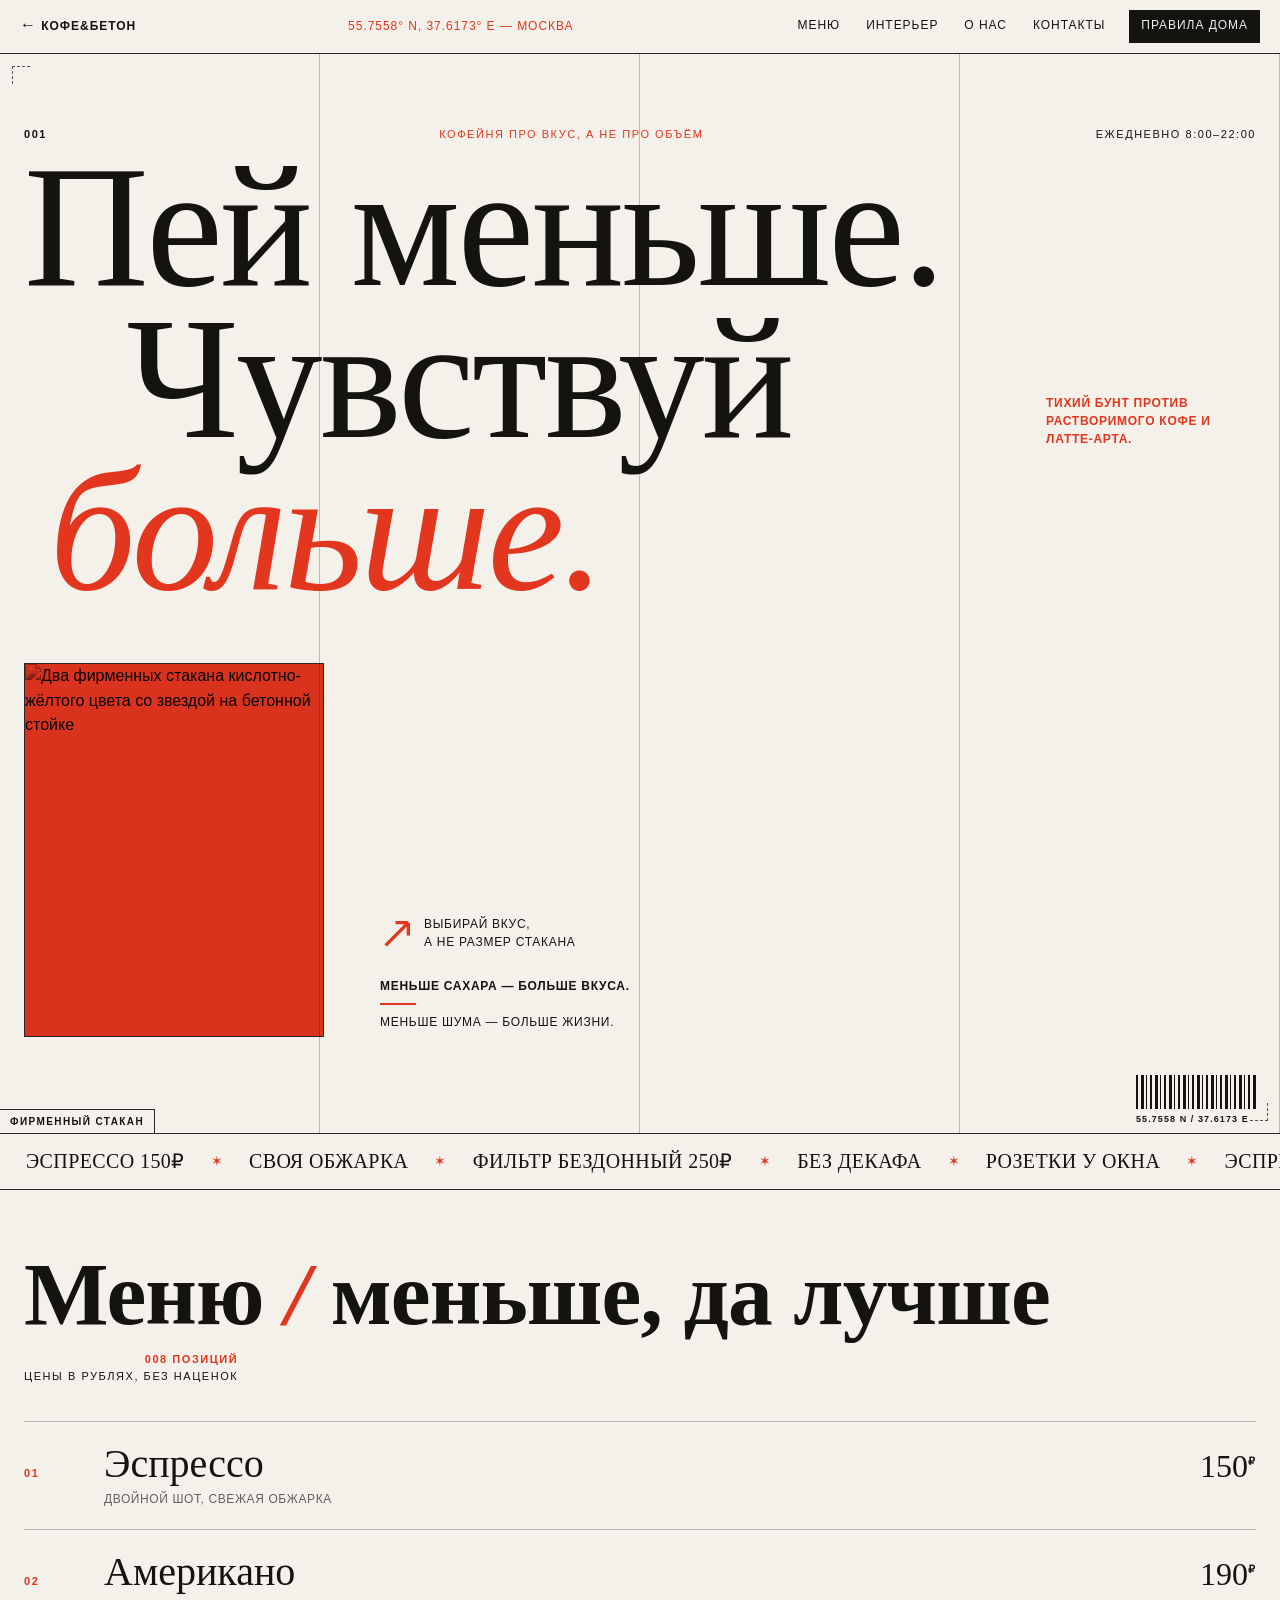
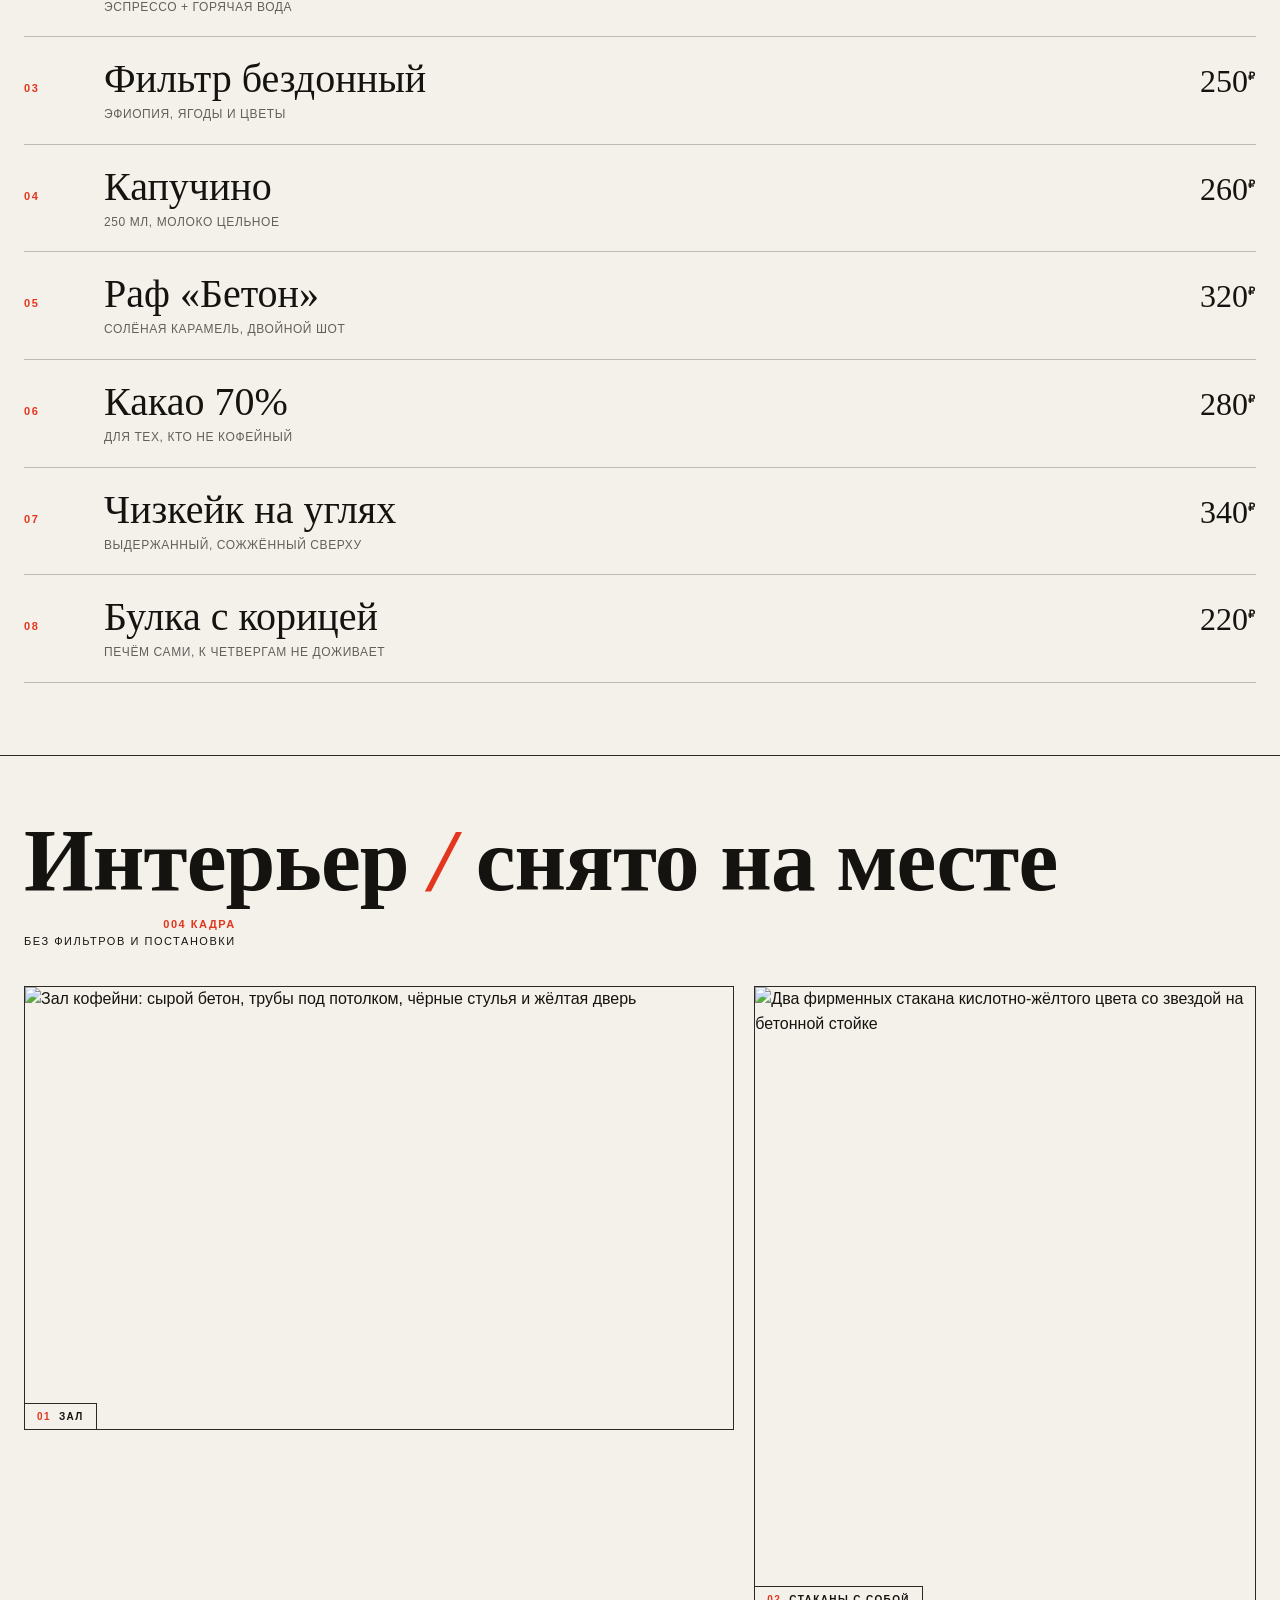
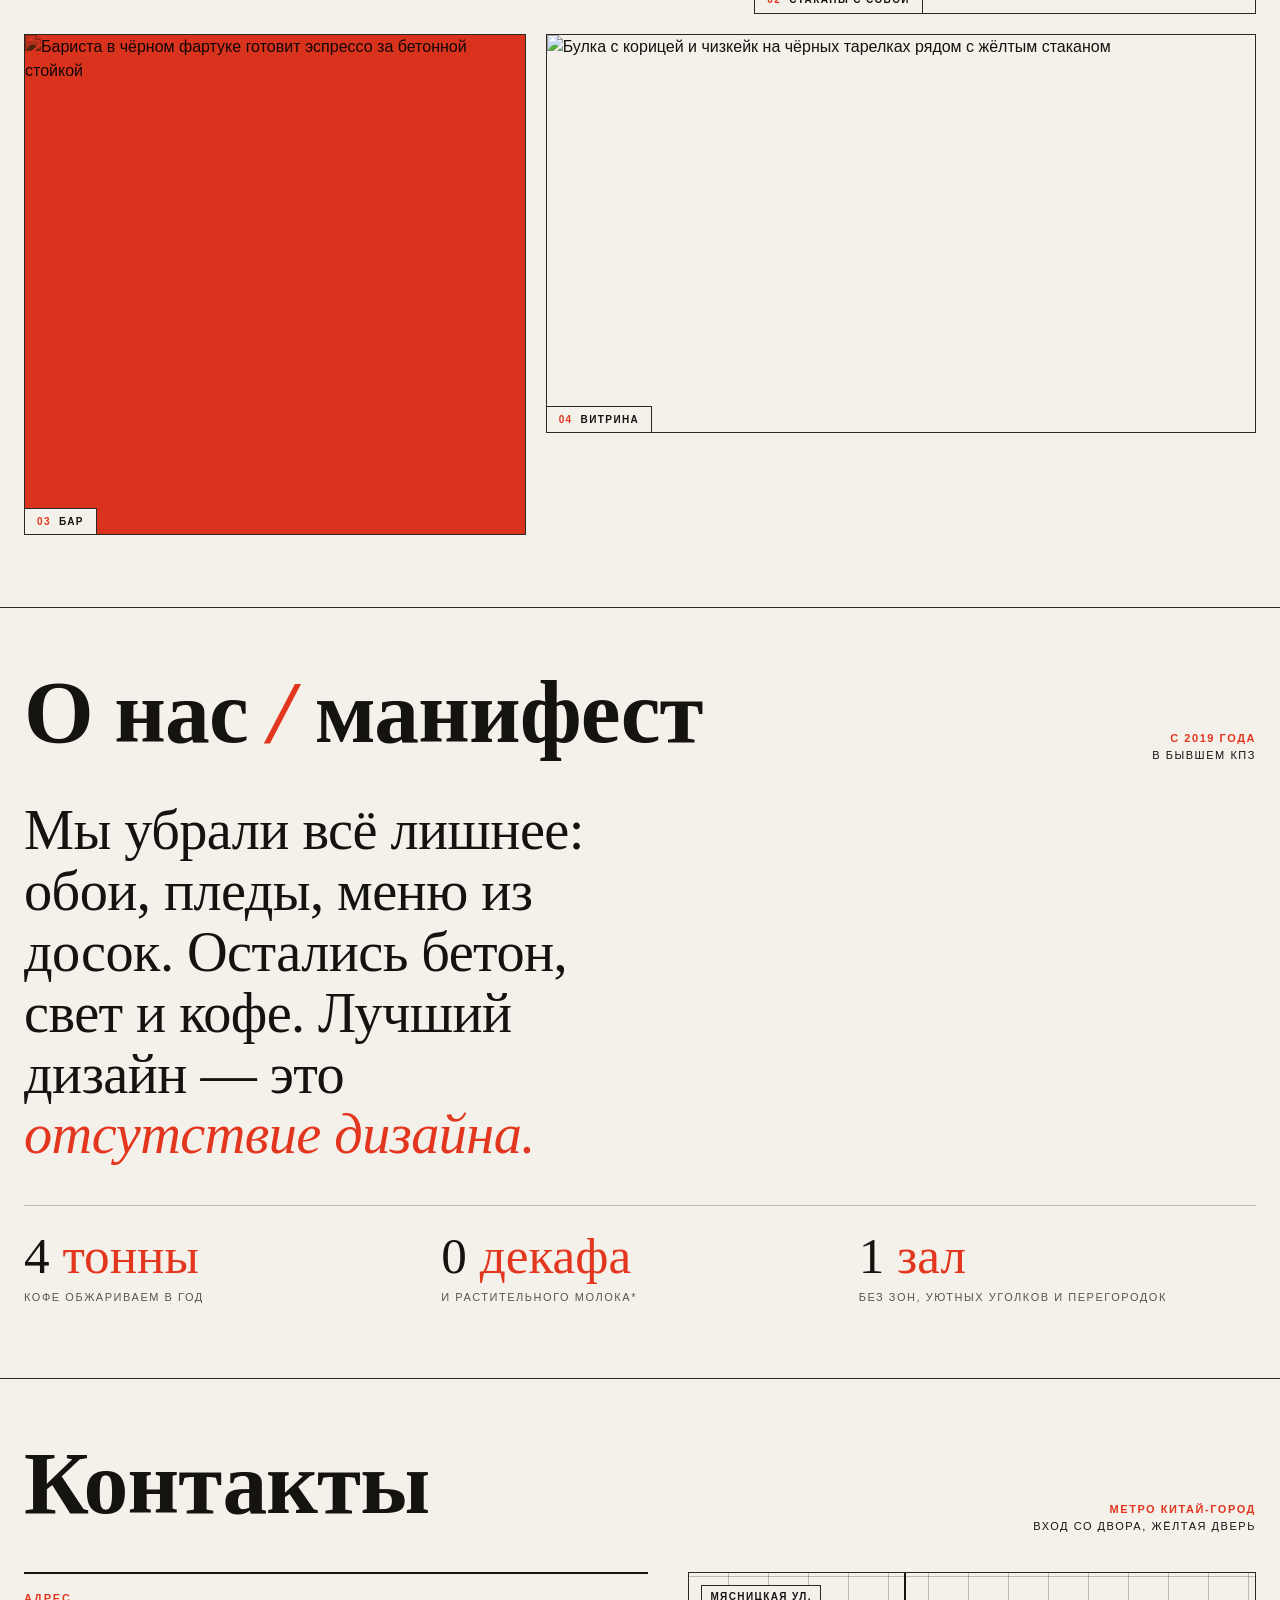
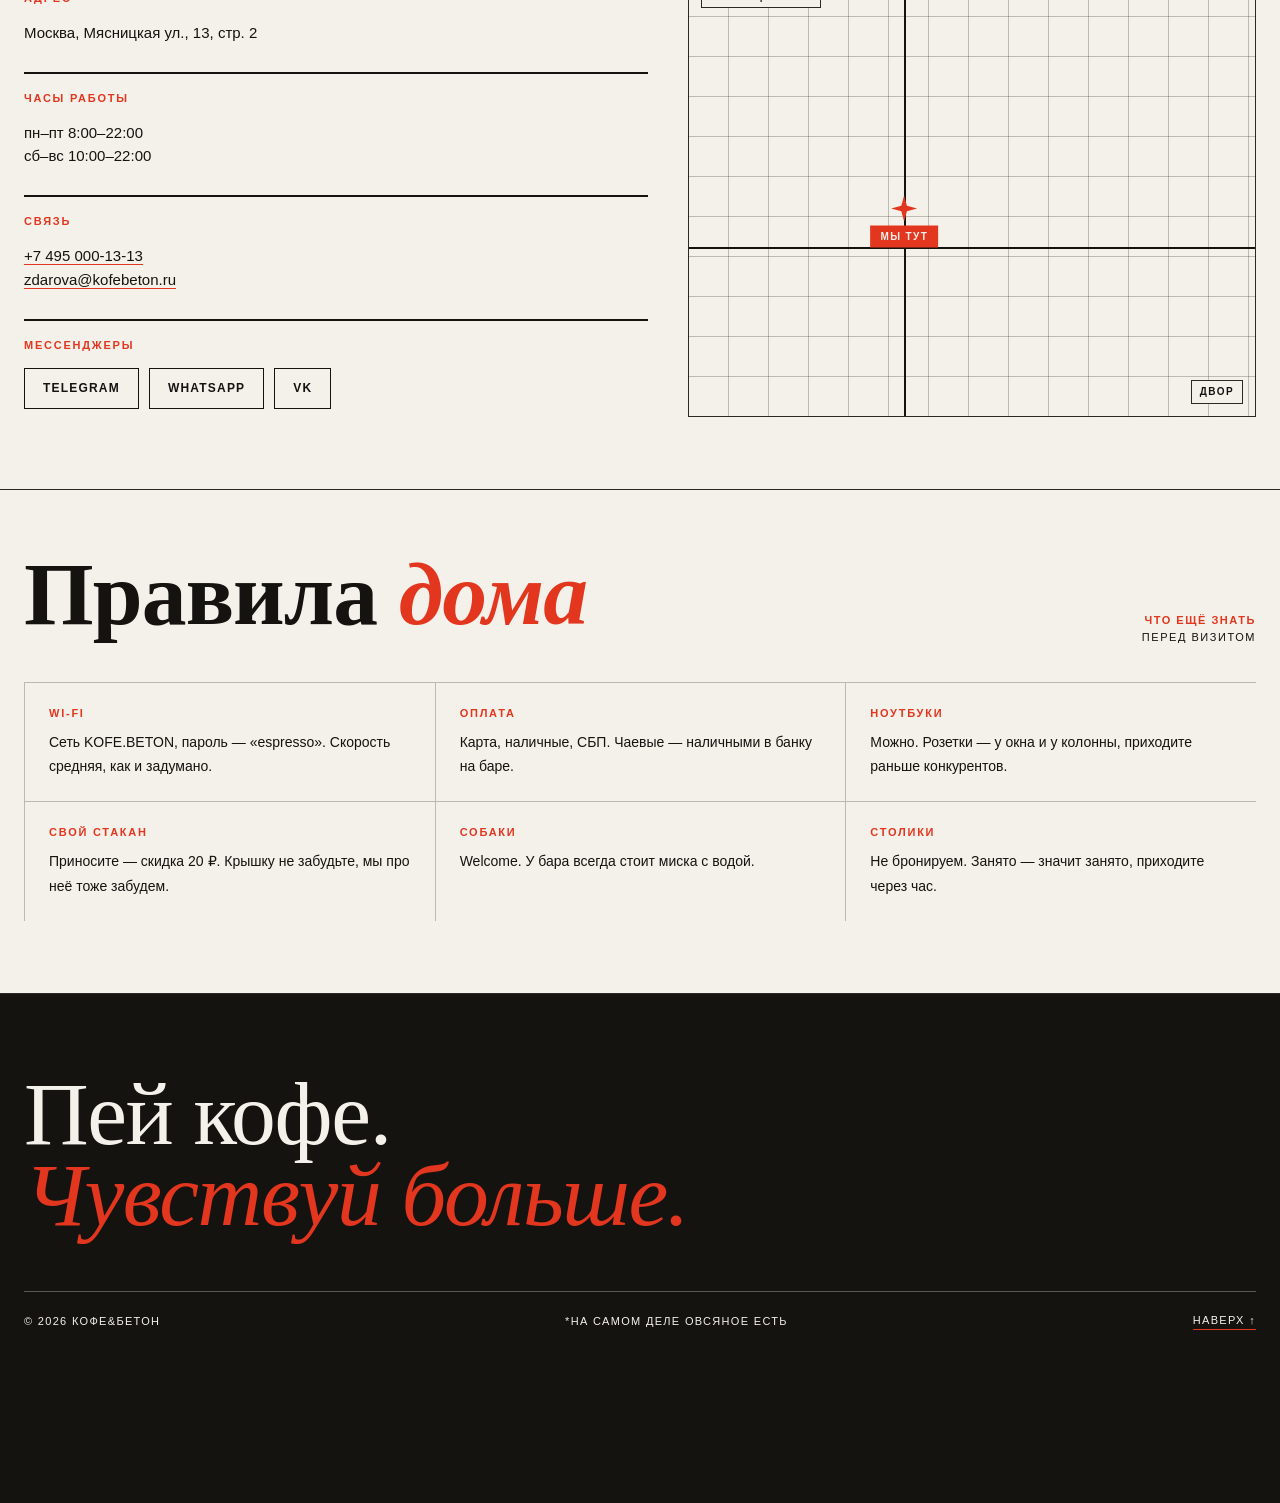
==== index.html @ e6b25677 "Постер: кнопки мессенджеров в контактах, футер высотой как «Правила дома» (96px), выравнивание аннот" ====
<!doctype html>
<html lang="ru">
<head>
<meta charset="utf-8">
<meta name="viewport" content="width=device-width, initial-scale=1">
<meta http-equiv="Content-Security-Policy" content="default-src 'self'; script-src 'self' 'unsafe-inline'; style-src 'self' 'unsafe-inline' https://fonts.googleapis.com; font-src https://fonts.gstatic.com; img-src 'self' data:; base-uri 'self'; form-action 'none'">
<title>КОФЕ & БЕТОН — кофейня в Москве</title>
<meta name="description" content="КОФЕ & БЕТОН — кофейня в Москве. Пей меньше, чувствуй больше. Эспрессо, фильтр, бетонный интерьер. Открыто ежедневно с 8:00.">
<link rel="icon" href="data:image/svg+xml,%3Csvg xmlns='http://www.w3.org/2000/svg' viewBox='0 0 24 24'%3E%3Crect width='24' height='24' fill='%23e3361f'/%3E%3Cpath d='M12 3l1.8 7.2L21 12l-7.2 1.8L12 21l-1.8-7.2L3 12l7.2-1.8z' fill='%23f4f1ea'/%3E%3C/svg%3E">
<link rel="preconnect" href="https://fonts.googleapis.com">
<link rel="preconnect" href="https://fonts.gstatic.com" crossorigin>
<link href="https://fonts.googleapis.com/css2?family=Instrument+Serif:ital@0;1&family=Space+Grotesk:wght@400;500;700&display=swap" rel="stylesheet">
<style>
:root{
  --paper:#f4f1ea;
  --ink:#141310;
  --red:#e3361f;
  --line:rgba(20,19,16,.9);
  --hair:rgba(20,19,16,.25);
  --serif:"Instrument Serif",Georgia,serif;
  --sans:"Space Grotesk",Arial,sans-serif;
}
*{box-sizing:border-box;margin:0;padding:0}
html{scroll-behavior:smooth}
body{
  font-family:var(--sans);
  font-size:16px;line-height:1.55;
  color:var(--ink);
  background:var(--paper);
  -webkit-font-smoothing:antialiased;
  overflow-x:hidden;
}
img{max-width:100%;display:block}
a{color:inherit;text-decoration:none}
:focus-visible{outline:2px solid var(--red);outline-offset:2px}
button{font-family:var(--sans);cursor:pointer}

/* ---------- top bar ---------- */
.topbar{
  position:sticky;top:0;z-index:50;
  display:flex;align-items:center;justify-content:space-between;gap:16px;
  background:var(--paper);
  border-bottom:1px solid var(--line);
  padding:10px 20px;
  font-size:12px;font-weight:500;letter-spacing:.08em;text-transform:uppercase;
}
.topbar .tb-left{display:flex;align-items:center;gap:14px}
.topbar .arr{font-size:16px;line-height:1;transition:transform .15s ease-out}
.topbar a.tb-brand:hover .arr{transform:translateX(-4px)}
.tb-brand{font-weight:700}
.tb-coords{color:var(--red)}
.nav{display:flex;align-items:center;gap:2px}
.nav a{
  padding:6px 12px;
  font-size:12px;font-weight:500;letter-spacing:.08em;text-transform:uppercase;
  border-bottom:2px solid transparent;
  transition:border-color .15s ease-out,color .15s ease-out;
}
.nav a:hover{border-bottom-color:var(--red);color:var(--red)}
.nav a.nav-cta{background:var(--ink);color:var(--paper);margin-left:10px}
.nav a.nav-cta:hover{background:var(--red);color:var(--paper);border-bottom-color:transparent}
.burger{display:none;background:none;border:1px solid var(--line);padding:6px 12px;font-size:12px;font-weight:700;letter-spacing:.08em;text-transform:uppercase}
.burger:hover{background:var(--red);color:var(--paper);border-color:var(--red)}

/* ---------- poster hero ---------- */
.hero{
  position:relative;
  border-bottom:1px solid var(--line);
  background:
    repeating-linear-gradient(90deg,transparent 0 calc(25% - 1px),var(--hair) calc(25% - 1px) 25%),
    var(--paper);
}
.hero-inner{position:relative;max-width:1280px;margin:0 auto;padding:72px 24px 96px}
.hero-index{
  display:flex;justify-content:space-between;gap:16px;flex-wrap:wrap;
  font-size:11px;font-weight:500;letter-spacing:.14em;text-transform:uppercase;
  margin-bottom:8px;
}
.hero-index .idx-num{font-weight:700}
.hero-index .idx-red{color:var(--red)}
.hero h1{
  font-family:var(--serif);
  font-weight:400;
  font-size:clamp(64px,13.5vw,190px);
  line-height:.88;
  letter-spacing:-.015em;
  position:relative;z-index:2;
}
.hero h1 .l2{display:block;margin-left:8vw}
.hero h1 .l3{display:block;font-style:italic;margin-left:2vw}
.hero h1 .l3 em{color:var(--red)}
.note{
  font-size:12px;font-weight:500;letter-spacing:.06em;text-transform:uppercase;
  line-height:1.5;max-width:210px;
}
.note b{display:block;font-weight:700}
.note .dash{display:block;width:36px;height:2px;background:var(--red);margin:8px 0}
.note-red{color:var(--red)}
.note-1{position:absolute;top:340px;right:24px}
.hero-row{display:flex;gap:56px;align-items:flex-end;margin-top:56px;flex-wrap:wrap}
.hero-notes{display:flex;flex-direction:column;gap:26px;padding-bottom:6px}
.hero-notes .note{display:flex;gap:10px;align-items:flex-start;max-width:none}
.hero-notes .note svg{flex:none;margin-top:2px}
.hero-photo{
  position:static;flex:none;
  width:300px;
  border:1px solid var(--line);
}
.hero-photo .ph-frame{position:relative;overflow:hidden}
.hero-photo img{width:100%;height:100%;object-fit:cover;aspect-ratio:4/5;filter:grayscale(1) contrast(1.1)}
.hero-photo .tint{position:absolute;inset:0;background:var(--red);mix-blend-mode:multiply}
.hero-photo figcaption{
  position:absolute;left:0;bottom:0;background:var(--paper);
  border-top:1px solid var(--line);border-right:1px solid var(--line);
  font-size:10px;font-weight:700;letter-spacing:.14em;padding:4px 10px;
}
.cropmark{position:absolute;width:18px;height:18px;border:0 dashed var(--ink);opacity:.7;z-index:3}
.cropmark.tl{top:12px;left:12px;border-top-width:1.5px;border-left-width:1.5px}
.cropmark.br{bottom:12px;right:12px;border-bottom-width:1.5px;border-right-width:1.5px}
.barcode{
  position:absolute;right:24px;bottom:24px;
  width:120px;height:34px;
  background:repeating-linear-gradient(90deg,var(--ink) 0 2px,transparent 2px 5px,var(--ink) 5px 8px,transparent 8px 10px,var(--ink) 10px 11px,transparent 11px 14px);
  z-index:3;
}
.barcode::after{
  content:"55.7558 N / 37.6173 E";
  position:absolute;top:100%;left:0;margin-top:4px;
  font-size:9px;font-weight:700;letter-spacing:.12em;white-space:nowrap;
}

/* ---------- ticker ---------- */
.ticker{border-bottom:1px solid var(--line);overflow:hidden;white-space:nowrap}
.ticker-track{display:inline-flex;align-items:center;padding:12px 0;animation:ticker 26s linear infinite}
.ticker:hover .ticker-track{animation-play-state:paused}
.ticker-track span{
  font-family:var(--serif);font-size:20px;letter-spacing:.02em;
  padding:0 26px;text-transform:uppercase;
}
.ticker-track .dot{color:var(--red);font-family:var(--sans);font-size:14px;padding:0}
@keyframes ticker{from{transform:translateX(0)}to{transform:translateX(-50%)}}

/* ---------- sections ---------- */
.section{border-bottom:1px solid var(--line)}
.section-head{
  display:flex;align-items:baseline;justify-content:space-between;gap:16px;flex-wrap:wrap;
  max-width:1280px;margin:0 auto;padding:64px 24px 36px;
}
.section-title{
  font-family:var(--serif);
  font-size:clamp(44px,7vw,96px);
  line-height:.9;letter-spacing:-.01em;
}
.section-title em{color:var(--red)}
.section-meta{font-size:11px;font-weight:500;letter-spacing:.14em;text-transform:uppercase;text-align:right}
.section-meta b{display:block;font-weight:700;color:var(--red)}

/* menu — editorial hairline list */
.menu-list{max-width:1280px;margin:0 auto;padding:0 24px 72px}
.menu-item{
  display:grid;grid-template-columns:56px 1fr auto;align-items:baseline;gap:24px;
  padding:20px 0;border-top:1px solid var(--hair);
  transition:background .15s ease-out;
}
.menu-item:last-child{border-bottom:1px solid var(--hair)}
.menu-item:hover{background:rgba(227,54,31,.06)}
.menu-item .m-num{font-size:11px;font-weight:700;letter-spacing:.14em;color:var(--red)}
.menu-item .m-name{font-family:var(--serif);font-size:clamp(24px,3.2vw,40px);line-height:1;display:block;transition:transform .15s ease-out}
.menu-item:hover .m-name{transform:translateX(10px)}
.menu-item .m-desc{font-size:12px;font-weight:500;letter-spacing:.05em;text-transform:uppercase;opacity:.65;display:block;margin-top:6px}
.menu-item .m-price{font-family:var(--serif);font-size:clamp(22px,2.6vw,32px);white-space:nowrap}
.menu-item .m-price sup{font-family:var(--sans);font-size:11px;font-weight:700;letter-spacing:.1em}

/* gallery — poster photo grid */
.gallery-grid{
  max-width:1280px;margin:0 auto;padding:0 24px 72px;
  display:grid;grid-template-columns:repeat(12,1fr);gap:20px;
}
.g-fig{position:relative;border:1px solid var(--line);overflow:hidden}
.g-fig img{width:100%;height:100%;object-fit:cover;transition:transform .3s ease-out}
.g-fig:hover img{transform:scale(1.04)}
.g-fig figcaption{
  position:absolute;left:0;bottom:0;background:var(--paper);
  border-top:1px solid var(--line);border-right:1px solid var(--line);
  font-size:10px;font-weight:700;letter-spacing:.14em;padding:5px 12px;
}
.g-fig figcaption i{color:var(--red);font-style:normal;margin-right:8px}
.g1{grid-column:1/8;aspect-ratio:16/10}
.g2{grid-column:8/13;aspect-ratio:4/5}
.g3{grid-column:1/6;aspect-ratio:1/1}
.g4{grid-column:6/13;aspect-ratio:16/9}
.g-fig .tint{position:absolute;inset:0;background:var(--red);mix-blend-mode:multiply;pointer-events:none}

/* about */
.about-wrap{max-width:1280px;margin:0 auto;padding:0 24px 72px;display:grid;grid-template-columns:1fr;gap:40px}
.about-quote{
  font-family:var(--serif);
  font-size:clamp(28px,4.4vw,58px);
  line-height:1.08;letter-spacing:-.01em;
  max-width:22ch;
}
.about-quote em{color:var(--red)}
.about-side{
  display:grid;grid-template-columns:repeat(3,1fr);gap:20px;
  border-top:1px solid var(--hair);padding-top:24px;
}
.a-fact .n{font-family:var(--serif);font-size:clamp(34px,4vw,56px);line-height:1;display:block}
.a-fact .n i{color:var(--red);font-style:normal}
.a-fact .t{font-size:11px;font-weight:500;letter-spacing:.14em;text-transform:uppercase;opacity:.7;display:block;margin-top:8px}

/* contacts */
.contact-wrap{max-width:1280px;margin:0 auto;padding:0 24px 72px;display:grid;grid-template-columns:1.1fr 1fr;gap:40px}
.c-block{border-top:2px solid var(--ink);padding-top:16px}
.c-block h3{
  font-size:11px;font-weight:700;letter-spacing:.16em;text-transform:uppercase;
  color:var(--red);margin-bottom:14px;
}
.c-block p{font-size:15px;margin-bottom:8px}
.c-block a{border-bottom:1.5px solid var(--red);transition:background .15s ease-out,color .15s ease-out}
.c-block a:hover{background:var(--red);color:var(--paper)}
.msg-row{display:flex;gap:10px;flex-wrap:wrap}
.c-block a.msg-btn{
  border-bottom:none;
  display:inline-block;
  font-size:12px;font-weight:700;letter-spacing:.1em;text-transform:uppercase;
  border:1px solid var(--ink);
  padding:10px 18px;
  transition:background .15s ease-out,color .15s ease-out,border-color .15s ease-out;
}
.c-block a.msg-btn:hover{background:var(--red);border-color:var(--red);color:var(--paper)}
.map{position:relative;border:1px solid var(--line);height:100%;min-height:340px;overflow:hidden;
  background:
    repeating-linear-gradient(0deg,transparent 0 39px,var(--hair) 39px 40px),
    repeating-linear-gradient(90deg,transparent 0 39px,var(--hair) 39px 40px),
    var(--paper);
}
.map-road{position:absolute;background:var(--ink)}
.map-road.h{left:0;right:0;height:2px;top:62%}
.map-road.v{top:0;bottom:0;width:2px;left:38%}
.map-label{position:absolute;font-size:10px;font-weight:700;letter-spacing:.14em;text-transform:uppercase;background:var(--paper);border:1px solid var(--line);padding:3px 8px}
.map-pin{position:absolute;top:62%;left:38%;transform:translate(-50%,-100%);display:flex;flex-direction:column;align-items:center}
.map-pin span{
  font-size:10px;font-weight:700;letter-spacing:.14em;text-transform:uppercase;
  background:var(--red);color:var(--paper);padding:3px 10px;margin-top:4px;white-space:nowrap;
}

/* rules */
.rules{max-width:1280px;margin:0 auto;padding:0 24px 72px;display:grid;grid-template-columns:repeat(3,1fr);gap:0}
.rule{border-top:1px solid var(--hair);border-left:1px solid var(--hair);padding:22px 24px;transition:background .15s ease-out}
.rule:hover{background:rgba(227,54,31,.07)}
.rule b{font-size:11px;font-weight:700;letter-spacing:.16em;text-transform:uppercase;color:var(--red);display:block;margin-bottom:8px}
.rule span{font-size:14px;line-height:1.5}

/* footer */
.footer{background:var(--ink);color:var(--paper);padding:80px 24px 32px;min-height:509px}
.footer-inner{max-width:1280px;margin:0 auto}
.footer-big{
  font-family:var(--serif);
  font-size:clamp(44px,7vw,96px);
  line-height:.9;letter-spacing:-.015em;
}
.footer-big em{color:var(--red)}
.footer-row{
  display:flex;justify-content:space-between;align-items:center;gap:24px;flex-wrap:wrap;
  margin-top:56px;padding-top:20px;border-top:1px solid rgba(244,241,234,.3);
  font-size:11px;font-weight:500;letter-spacing:.12em;text-transform:uppercase;
}
.footer-row a{border-bottom:1.5px solid var(--red);transition:color .15s ease-out}
.footer-row a:hover{color:var(--red)}

/* ---------- mobile ---------- */
@media (max-width:900px){
  .tb-coords{display:none}
  .nav{display:none;position:absolute;top:100%;left:0;right:0;flex-direction:column;background:var(--paper);border-bottom:1px solid var(--line);padding:8px 0}
  .nav.open{display:flex}
  .nav a{padding:12px 20px}
  .nav a.nav-cta{margin:8px 20px 4px}
  .burger{display:block}
  .hero-inner{padding:48px 20px 72px}
  .hero h1 .l2{margin-left:4vw}
  .note-1{position:static;max-width:none;margin:28px 0 0}
  .hero-row{margin-top:36px;gap:28px}
  .hero-photo{width:100%}
  .barcode{display:none}
  .g1{grid-column:1/13}
  .g2{grid-column:1/13;aspect-ratio:4/5}
  .g3{grid-column:1/13;aspect-ratio:4/3}
  .g4{grid-column:1/13;aspect-ratio:4/3}
  .about-side{grid-template-columns:1fr;gap:24px}
  .contact-wrap{grid-template-columns:1fr}
  .rules{grid-template-columns:1fr}
  .footer{min-height:0}
}
@media (prefers-reduced-motion:reduce){
  html{scroll-behavior:auto}
  .ticker-track{animation:none}
  *{transition:none!important}
}
</style>
</head>
<body>

<header class="topbar">
  <div class="tb-left">
    <button class="burger" id="burger" aria-expanded="false" aria-controls="nav">Меню &#9776;</button>
    <a class="tb-brand" href="#top"><span class="arr">&#8592;</span> КОФЕ&amp;БЕТОН</a>
  </div>
  <span class="tb-coords">55.7558&deg; N, 37.6173&deg; E — МОСКВА</span>
  <nav class="nav" id="nav" aria-label="Основная навигация">
    <a href="#menu">Меню</a>
    <a href="#gallery">Интерьер</a>
    <a href="#about">О нас</a>
    <a href="#contacts">Контакты</a>
    <a class="nav-cta" href="#rules">Правила дома</a>
  </nav>
</header>

<main id="top">

  <!-- POSTER HERO -->
  <section class="hero">
    <span class="cropmark tl" aria-hidden="true"></span>
    <span class="cropmark br" aria-hidden="true"></span>
    <div class="hero-inner">
      <div class="hero-index">
        <span class="idx-num">001</span>
        <span class="idx-red">Кофейня про вкус, а не про объём</span>
        <span>Ежедневно 8:00–22:00</span>
      </div>
      <h1>
        Пей меньше.
        <span class="l2">Чувствуй</span>
        <span class="l3"><em>больше.</em></span>
      </h1>
      <div class="note note-1 note-red">
        <b>Тихий бунт против растворимого кофе и латте-арта.</b>
      </div>
      <div class="hero-row">
        <figure class="hero-photo">
          <div class="ph-frame">
            <img src="images/cups.jpg" alt="Два фирменных стакана кислотно-жёлтого цвета со звездой на бетонной стойке" loading="lazy">
            <span class="tint" aria-hidden="true"></span>
          </div>
          <figcaption>ФИРМЕННЫЙ СТАКАН</figcaption>
        </figure>
        <div class="hero-notes">
          <div class="note">
            <svg width="34" height="34" viewBox="0 0 24 24" aria-hidden="true"><path d="M4 20L20 4M20 4h-9M20 4v9" stroke="#e3361f" stroke-width="2.4" fill="none"/></svg>
            <span>Выбирай вкус,<br>а не размер стакана</span>
          </div>
          <div class="note">
            <span>
              <b>Меньше сахара — больше вкуса.</b>
              <span class="dash"></span>
              Меньше шума — больше жизни.
            </span>
          </div>
        </div>
      </div>
      <div class="barcode" aria-hidden="true"></div>
    </div>
  </section>

  <!-- TICKER -->
  <div class="ticker" aria-hidden="true">
    <div class="ticker-track" id="ticker-track">
      <span>Эспрессо 150&#8381;</span><span class="dot">&#10038;</span>
      <span>Своя обжарка</span><span class="dot">&#10038;</span>
      <span>Фильтр бездонный 250&#8381;</span><span class="dot">&#10038;</span>
      <span>Без декафа</span><span class="dot">&#10038;</span>
      <span>Розетки у окна</span><span class="dot">&#10038;</span>
    </div>
  </div>

  <!-- MENU -->
  <section class="section" id="menu">
    <div class="section-head">
      <h2 class="section-title">Меню <em>/</em> меньше, да лучше</h2>
      <div class="section-meta"><b>008 позиций</b>цены в рублях, без наценок</div>
    </div>
    <div class="menu-list">
      <div class="menu-item">
        <span class="m-num">01</span>
        <span><span class="m-name">Эспрессо</span><span class="m-desc">Двойной шот, свежая обжарка</span></span>
        <span class="m-price">150<sup>&#8381;</sup></span>
      </div>
      <div class="menu-item">
        <span class="m-num">02</span>
        <span><span class="m-name">Американо</span><span class="m-desc">Эспрессо + горячая вода</span></span>
        <span class="m-price">190<sup>&#8381;</sup></span>
      </div>
      <div class="menu-item">
        <span class="m-num">03</span>
        <span><span class="m-name">Фильтр бездонный</span><span class="m-desc">Эфиопия, ягоды и цветы</span></span>
        <span class="m-price">250<sup>&#8381;</sup></span>
      </div>
      <div class="menu-item">
        <span class="m-num">04</span>
        <span><span class="m-name">Капучино</span><span class="m-desc">250 мл, молоко цельное</span></span>
        <span class="m-price">260<sup>&#8381;</sup></span>
      </div>
      <div class="menu-item">
        <span class="m-num">05</span>
        <span><span class="m-name">Раф &laquo;Бетон&raquo;</span><span class="m-desc">Солёная карамель, двойной шот</span></span>
        <span class="m-price">320<sup>&#8381;</sup></span>
      </div>
      <div class="menu-item">
        <span class="m-num">06</span>
        <span><span class="m-name">Какао 70%</span><span class="m-desc">Для тех, кто не кофейный</span></span>
        <span class="m-price">280<sup>&#8381;</sup></span>
      </div>
      <div class="menu-item">
        <span class="m-num">07</span>
        <span><span class="m-name">Чизкейк на углях</span><span class="m-desc">Выдержанный, сожжённый сверху</span></span>
        <span class="m-price">340<sup>&#8381;</sup></span>
      </div>
      <div class="menu-item">
        <span class="m-num">08</span>
        <span><span class="m-name">Булка с корицей</span><span class="m-desc">Печём сами, к четвергам не доживает</span></span>
        <span class="m-price">220<sup>&#8381;</sup></span>
      </div>
    </div>
  </section>

  <!-- GALLERY -->
  <section class="section" id="gallery">
    <div class="section-head">
      <h2 class="section-title">Интерьер <em>/</em> снято на месте</h2>
      <div class="section-meta"><b>004 кадра</b>без фильтров и постановки</div>
    </div>
    <div class="gallery-grid">
      <figure class="g-fig g1">
        <img src="images/interior.jpg" alt="Зал кофейни: сырой бетон, трубы под потолком, чёрные стулья и жёлтая дверь" loading="lazy">
        <figcaption><i>01</i>ЗАЛ</figcaption>
      </figure>
      <figure class="g-fig g2">
        <img src="images/cups.jpg" alt="Два фирменных стакана кислотно-жёлтого цвета со звездой на бетонной стойке" loading="lazy">
        <figcaption><i>02</i>СТАКАНЫ С СОБОЙ</figcaption>
      </figure>
      <figure class="g-fig g3">
        <img src="images/barista.jpg" alt="Бариста в чёрном фартуке готовит эспрессо за бетонной стойкой" loading="lazy">
        <span class="tint" aria-hidden="true"></span>
        <figcaption><i>03</i>БАР</figcaption>
      </figure>
      <figure class="g-fig g4">
        <img src="images/pastry-v2.jpg" alt="Булка с корицей и чизкейк на чёрных тарелках рядом с жёлтым стаканом" loading="lazy">
        <figcaption><i>04</i>ВИТРИНА</figcaption>
      </figure>
    </div>
  </section>

  <!-- ABOUT -->
  <section class="section" id="about">
    <div class="section-head">
      <h2 class="section-title">О нас <em>/</em> манифест</h2>
      <div class="section-meta"><b>С 2019 года</b>в бывшем КПЗ</div>
    </div>
    <div class="about-wrap">
      <p class="about-quote">
        Мы убрали всё лишнее: обои, пледы, меню из досок. Остались бетон, свет и кофе.
        Лучший дизайн — это <em>отсутствие дизайна.</em>
      </p>
      <div class="about-side">
        <div class="a-fact"><span class="n">4 <i>тонны</i></span><span class="t">кофе обжариваем в год</span></div>
        <div class="a-fact"><span class="n">0 <i>декафа</i></span><span class="t">и растительного молока*</span></div>
        <div class="a-fact"><span class="n">1 <i>зал</i></span><span class="t">без зон, уютных уголков и перегородок</span></div>
      </div>
    </div>
  </section>

  <!-- CONTACTS -->
  <section class="section" id="contacts">
    <div class="section-head">
      <h2 class="section-title">Контакты</h2>
      <div class="section-meta"><b>Метро Китай-Город</b>вход со двора, жёлтая дверь</div>
    </div>
    <div class="contact-wrap">
      <div>
        <div class="c-block">
          <h3>Адрес</h3>
          <p>Москва, Мясницкая ул., 13, стр. 2</p>
        </div>
        <div class="c-block" style="margin-top:28px">
          <h3>Часы работы</h3>
          <p>пн–пт 8:00–22:00<br>сб–вс 10:00–22:00</p>
        </div>
        <div class="c-block" style="margin-top:28px">
          <h3>Связь</h3>
          <p><a href="tel:+74950001313">+7 495 000-13-13</a><br>
          <a href="mailto:zdarova@kofebeton.ru">zdarova@kofebeton.ru</a></p>
        </div>
        <div class="c-block" style="margin-top:28px">
          <h3>Мессенджеры</h3>
          <p class="msg-row">
            <a class="msg-btn" href="https://t.me/kofebeton" target="_blank" rel="noopener noreferrer">Telegram</a>
            <a class="msg-btn" href="https://wa.me/74950001313" target="_blank" rel="noopener noreferrer">WhatsApp</a>
            <a class="msg-btn" href="https://vk.com/kofebeton" target="_blank" rel="noopener noreferrer">VK</a>
          </p>
        </div>
      </div>
      <div class="map" role="img" aria-label="Схематичная карта: Мясницкая улица, 13 — вход со двора">
        <div class="map-road h"></div>
        <div class="map-road v"></div>
        <span class="map-label" style="top:12px;left:12px">МЯСНИЦКАЯ УЛ.</span>
        <span class="map-label" style="bottom:12px;right:12px">ДВОР</span>
        <div class="map-pin">
          <svg width="26" height="26" viewBox="0 0 24 24" aria-hidden="true">
            <path d="M12 0l2.6 9.4L24 12l-9.4 2.6L12 24l-2.6-9.4L0 12l9.4-2.6z" fill="#e3361f"/>
          </svg>
          <span>МЫ ТУТ</span>
        </div>
      </div>
    </div>
  </section>

  <!-- RULES -->
  <section class="section" id="rules">
    <div class="section-head">
      <h2 class="section-title">Правила <em>дома</em></h2>
      <div class="section-meta"><b>Что ещё знать</b>перед визитом</div>
    </div>
    <div class="rules">
      <div class="rule"><b>Wi-Fi</b><span>Сеть KOFE.BETON, пароль — «espresso». Скорость средняя, как и задумано.</span></div>
      <div class="rule"><b>Оплата</b><span>Карта, наличные, СБП. Чаевые — наличными в банку на баре.</span></div>
      <div class="rule"><b>Ноутбуки</b><span>Можно. Розетки — у окна и у колонны, приходите раньше конкурентов.</span></div>
      <div class="rule"><b>Свой стакан</b><span>Приносите — скидка 20 ₽. Крышку не забудьте, мы про неё тоже забудем.</span></div>
      <div class="rule"><b>Собаки</b><span>Welcome. У бара всегда стоит миска с водой.</span></div>
      <div class="rule"><b>Столики</b><span>Не бронируем. Занято — значит занято, приходите через час.</span></div>
    </div>
  </section>

</main>

<footer class="footer">
  <div class="footer-inner">
    <div class="footer-big">Пей кофе.<br><em>Чувствуй больше.</em></div>
    <div class="footer-row">
      <span>&copy; 2026 КОФЕ&amp;БЕТОН</span>
      <span>*на самом деле овсяное есть</span>
      <a href="#top">Наверх &#8593;</a>
    </div>
  </div>
</footer>

<script>
var burger=document.getElementById('burger');
var nav=document.getElementById('nav');
burger.addEventListener('click',function(){
  var open=nav.classList.toggle('open');
  burger.setAttribute('aria-expanded',open?'true':'false');
});
nav.addEventListener('click',function(e){
  if(e.target.tagName==='A'){nav.classList.remove('open');burger.setAttribute('aria-expanded','false');}
});
var track=document.getElementById('ticker-track');
track.innerHTML+=track.innerHTML;
</script>

</body>
</html>
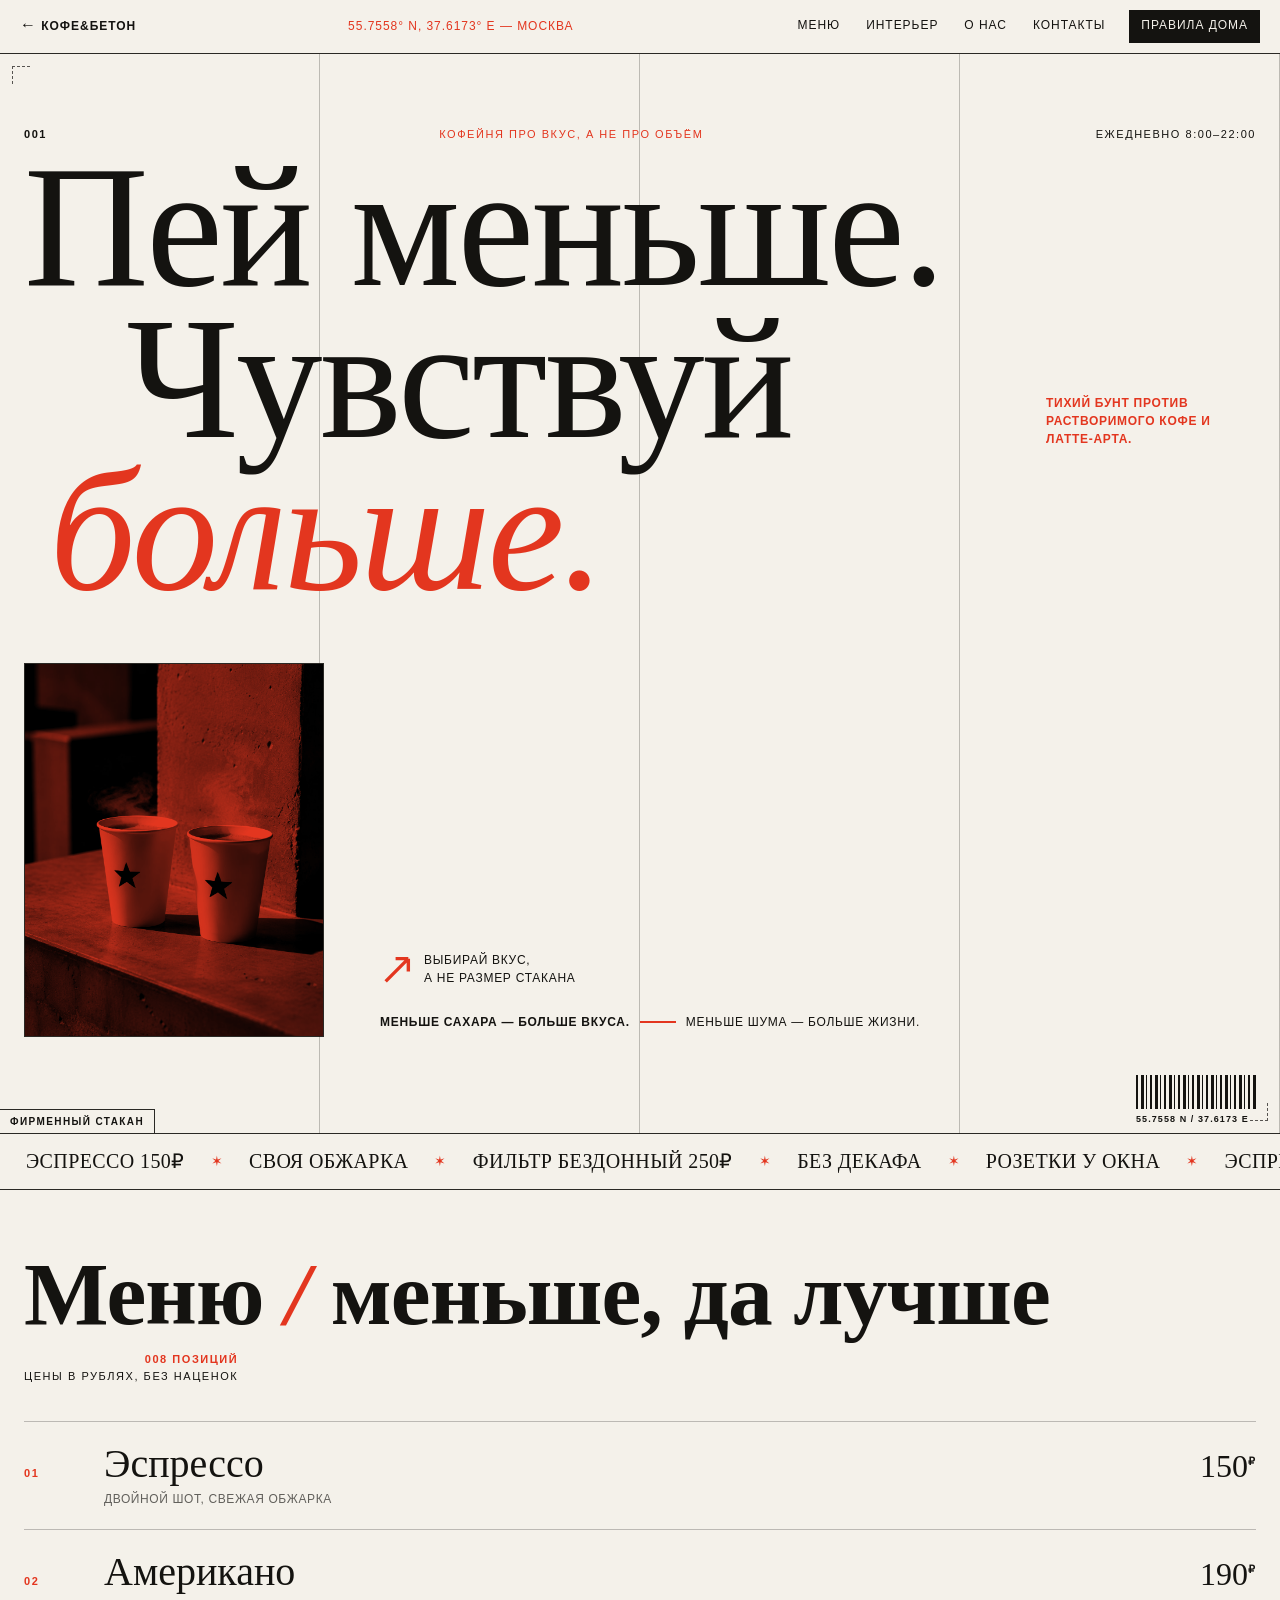
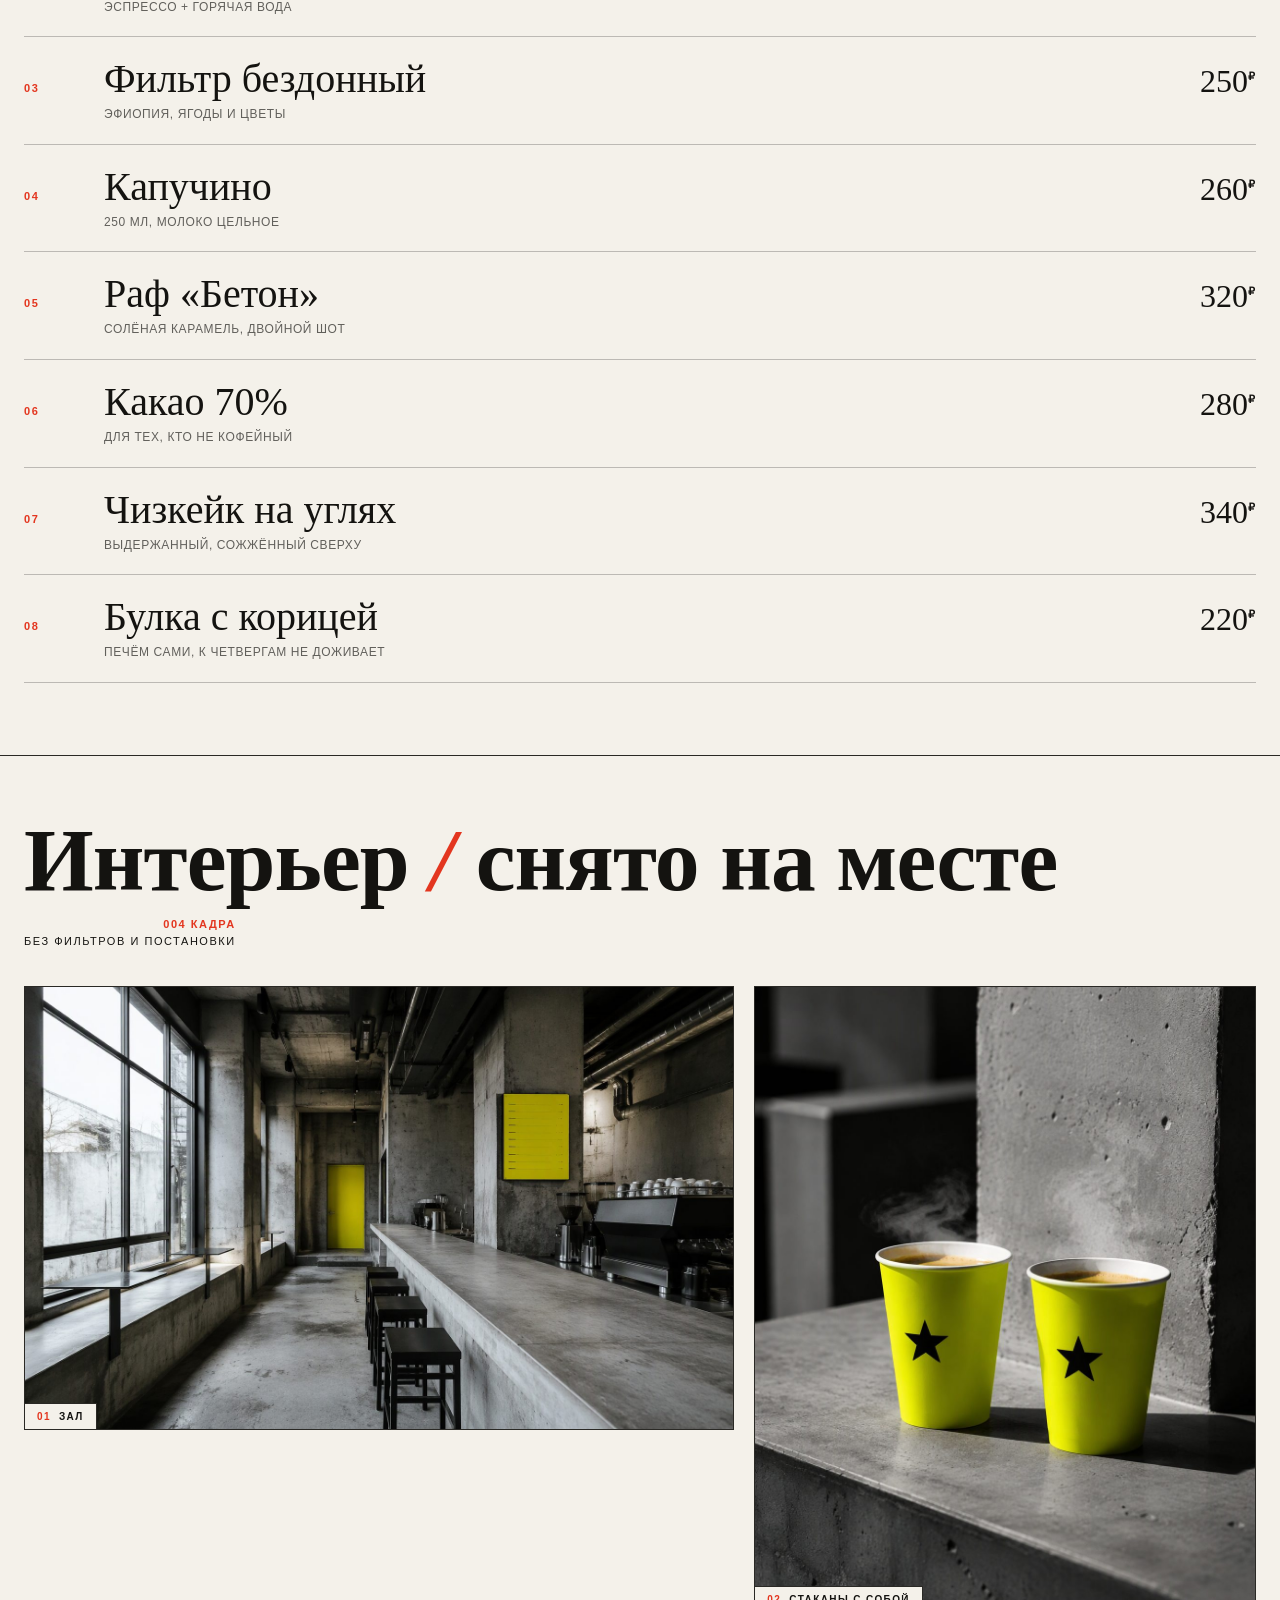
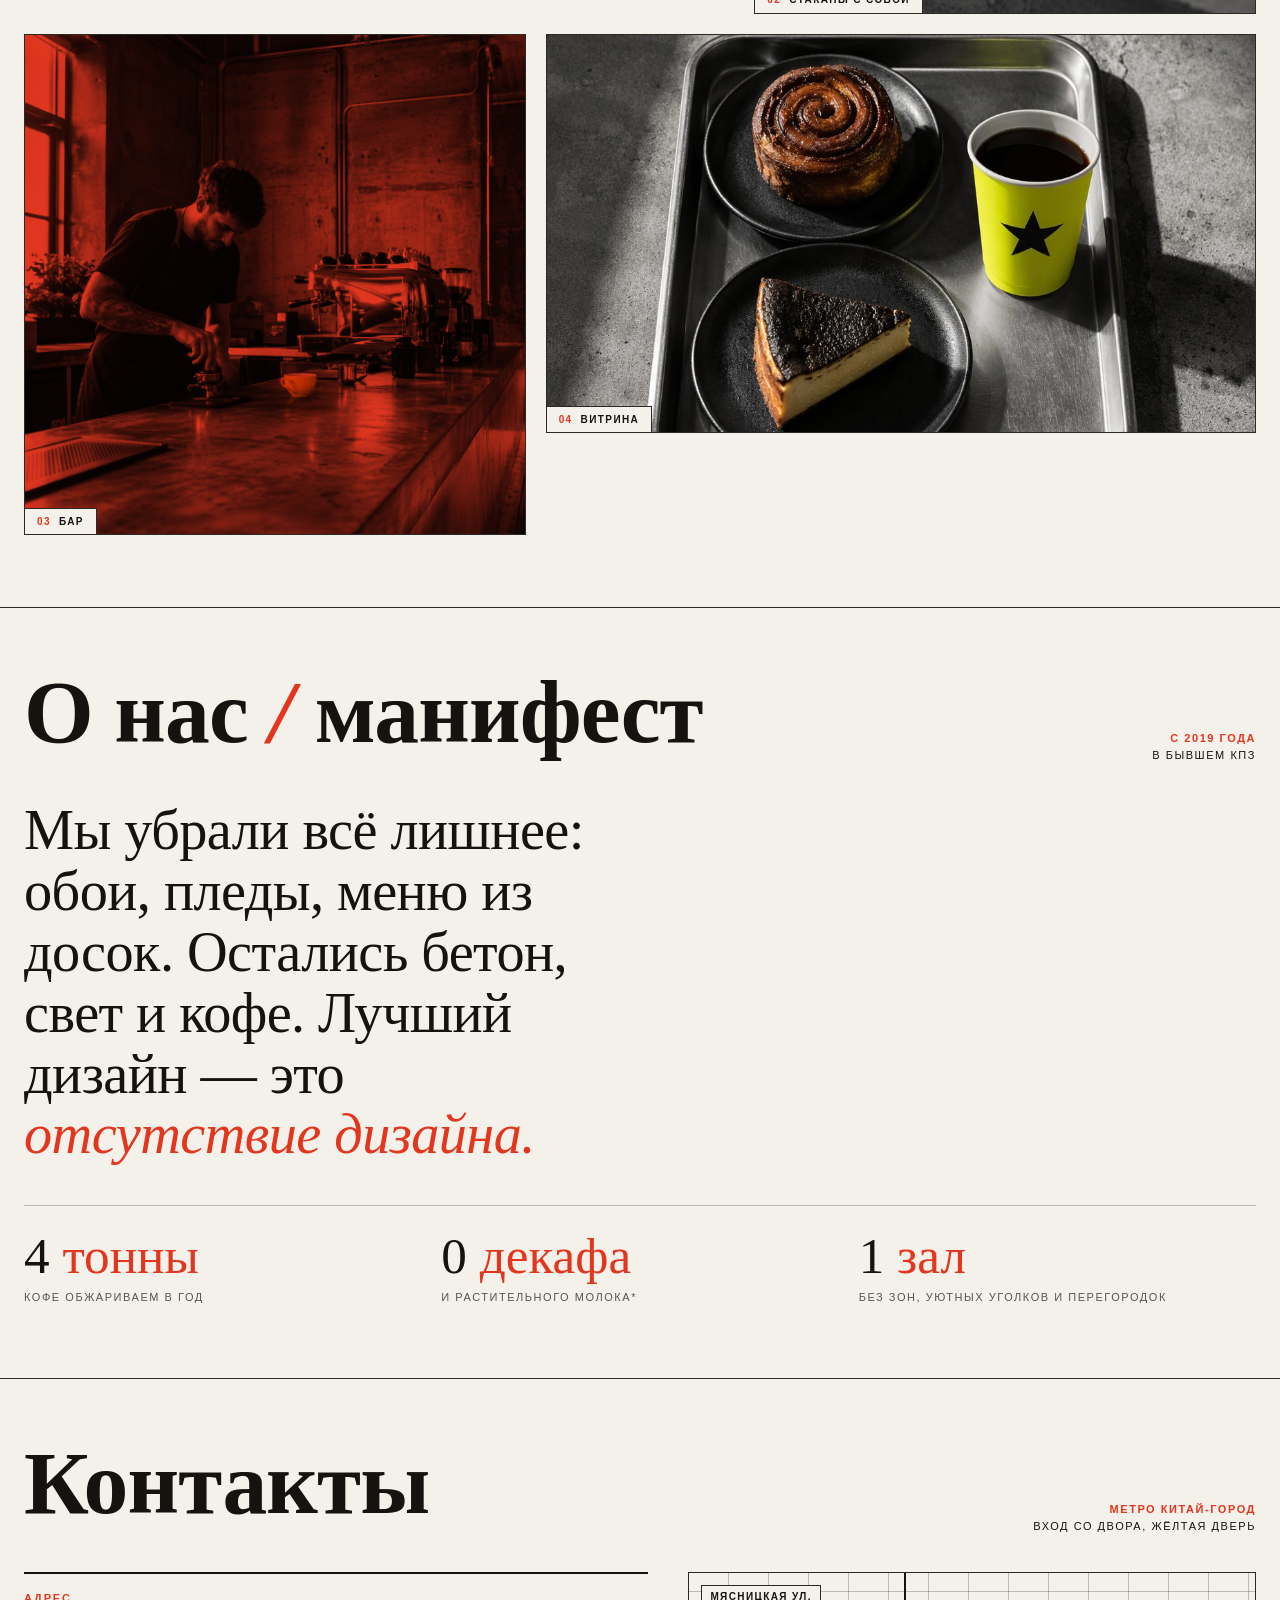
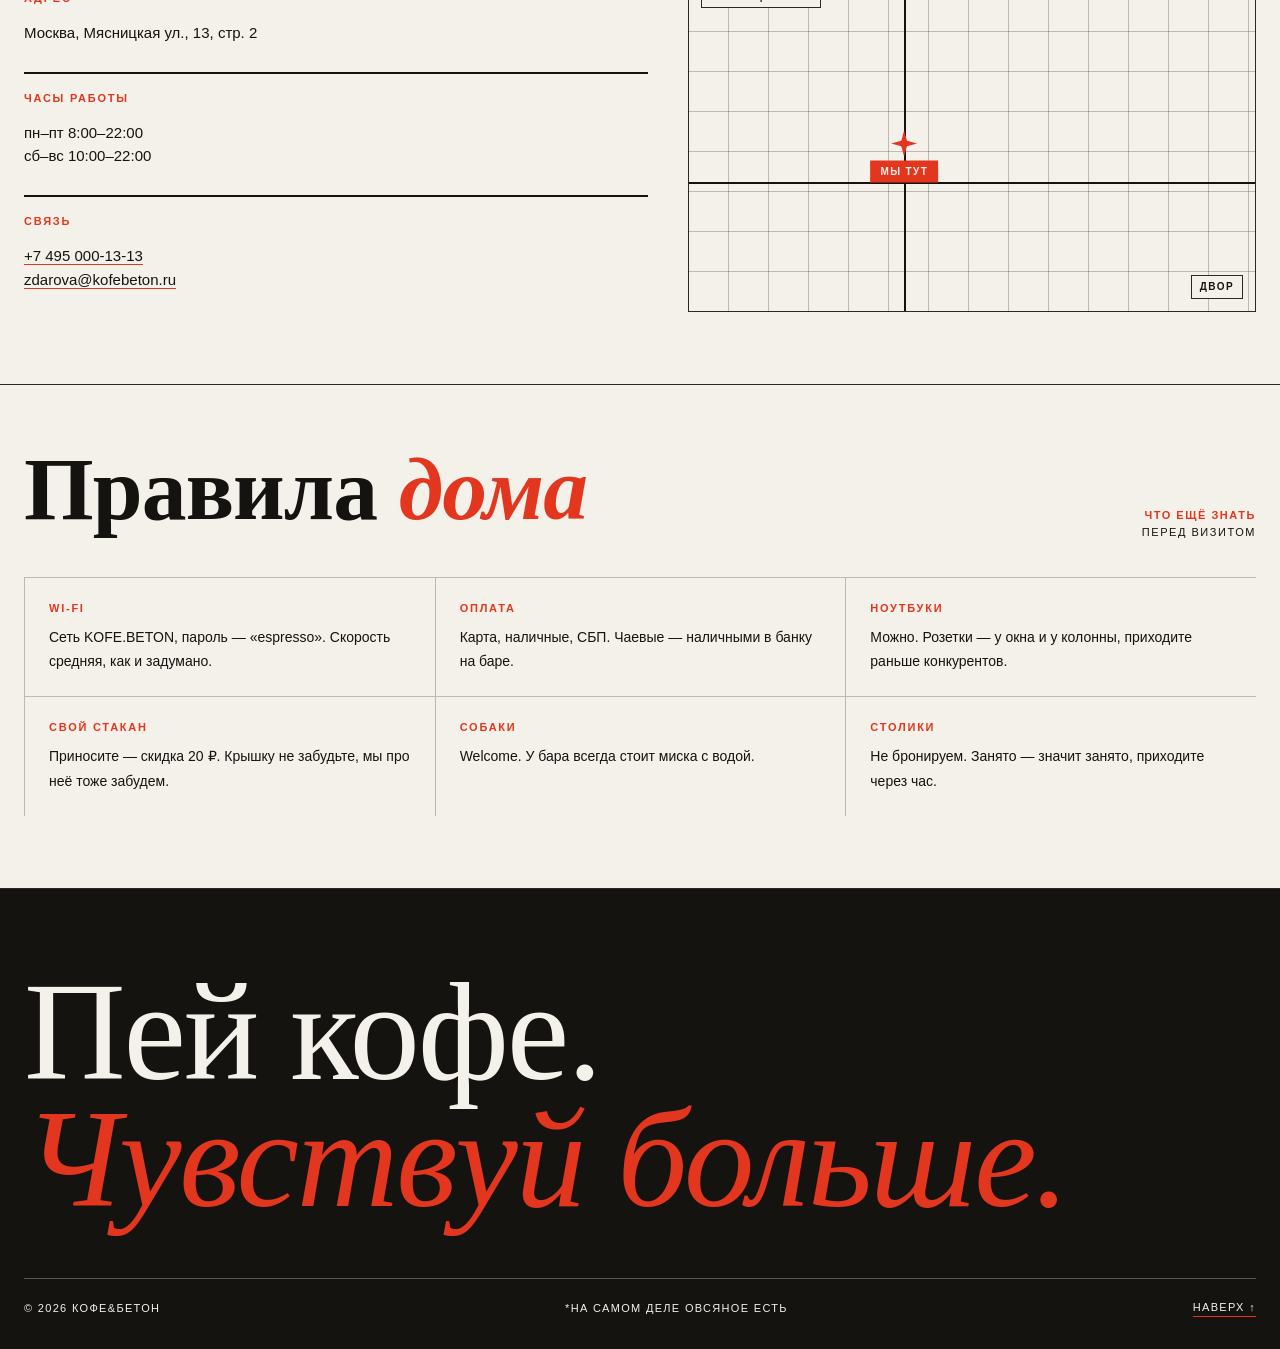
==== commit d3bed9bd: "КОФЕ & БЕТОН: два сайта — постер в корне, брутализм в /brutalism/" ====
--- a/index.html
+++ b/index.html
@@ -94,7 +94,7 @@
   line-height:1.5;max-width:210px;
 }
 .note b{display:block;font-weight:700}
-.note .dash{display:block;width:36px;height:2px;background:var(--red);margin:8px 0}
+.note .dash{width:36px;height:2px;background:var(--red);margin:8px 0}
 .note-red{color:var(--red)}
 .note-1{position:absolute;top:340px;right:24px}
 .hero-row{display:flex;gap:56px;align-items:flex-end;margin-top:56px;flex-wrap:wrap}
@@ -218,16 +218,6 @@
 .c-block p{font-size:15px;margin-bottom:8px}
 .c-block a{border-bottom:1.5px solid var(--red);transition:background .15s ease-out,color .15s ease-out}
 .c-block a:hover{background:var(--red);color:var(--paper)}
-.msg-row{display:flex;gap:10px;flex-wrap:wrap}
-.c-block a.msg-btn{
-  border-bottom:none;
-  display:inline-block;
-  font-size:12px;font-weight:700;letter-spacing:.1em;text-transform:uppercase;
-  border:1px solid var(--ink);
-  padding:10px 18px;
-  transition:background .15s ease-out,color .15s ease-out,border-color .15s ease-out;
-}
-.c-block a.msg-btn:hover{background:var(--red);border-color:var(--red);color:var(--paper)}
 .map{position:relative;border:1px solid var(--line);height:100%;min-height:340px;overflow:hidden;
   background:
     repeating-linear-gradient(0deg,transparent 0 39px,var(--hair) 39px 40px),
@@ -252,11 +242,11 @@
 .rule span{font-size:14px;line-height:1.5}
 
 /* footer */
-.footer{background:var(--ink);color:var(--paper);padding:80px 24px 32px;min-height:509px}
+.footer{background:var(--ink);color:var(--paper);padding:80px 24px 32px}
 .footer-inner{max-width:1280px;margin:0 auto}
 .footer-big{
   font-family:var(--serif);
-  font-size:clamp(44px,7vw,96px);
+  font-size:clamp(56px,11vw,170px);
   line-height:.9;letter-spacing:-.015em;
 }
 .footer-big em{color:var(--red)}
@@ -289,7 +279,6 @@
   .about-side{grid-template-columns:1fr;gap:24px}
   .contact-wrap{grid-template-columns:1fr}
   .rules{grid-template-columns:1fr}
-  .footer{min-height:0}
 }
 @media (prefers-reduced-motion:reduce){
   html{scroll-behavior:auto}
@@ -349,11 +338,9 @@
             <span>Выбирай вкус,<br>а не размер стакана</span>
           </div>
           <div class="note">
-            <span>
-              <b>Меньше сахара — больше вкуса.</b>
-              <span class="dash"></span>
-              Меньше шума — больше жизни.
-            </span>
+            <b>Меньше сахара — больше вкуса.</b>
+            <span class="dash"></span>
+            Меньше шума — больше жизни.
           </div>
         </div>
       </div>
@@ -489,14 +476,6 @@
           <p><a href="tel:+74950001313">+7 495 000-13-13</a><br>
           <a href="mailto:zdarova@kofebeton.ru">zdarova@kofebeton.ru</a></p>
         </div>
-        <div class="c-block" style="margin-top:28px">
-          <h3>Мессенджеры</h3>
-          <p class="msg-row">
-            <a class="msg-btn" href="https://t.me/kofebeton" target="_blank" rel="noopener noreferrer">Telegram</a>
-            <a class="msg-btn" href="https://wa.me/74950001313" target="_blank" rel="noopener noreferrer">WhatsApp</a>
-            <a class="msg-btn" href="https://vk.com/kofebeton" target="_blank" rel="noopener noreferrer">VK</a>
-          </p>
-        </div>
       </div>
       <div class="map" role="img" aria-label="Схематичная карта: Мясницкая улица, 13 — вход со двора">
         <div class="map-road h"></div>
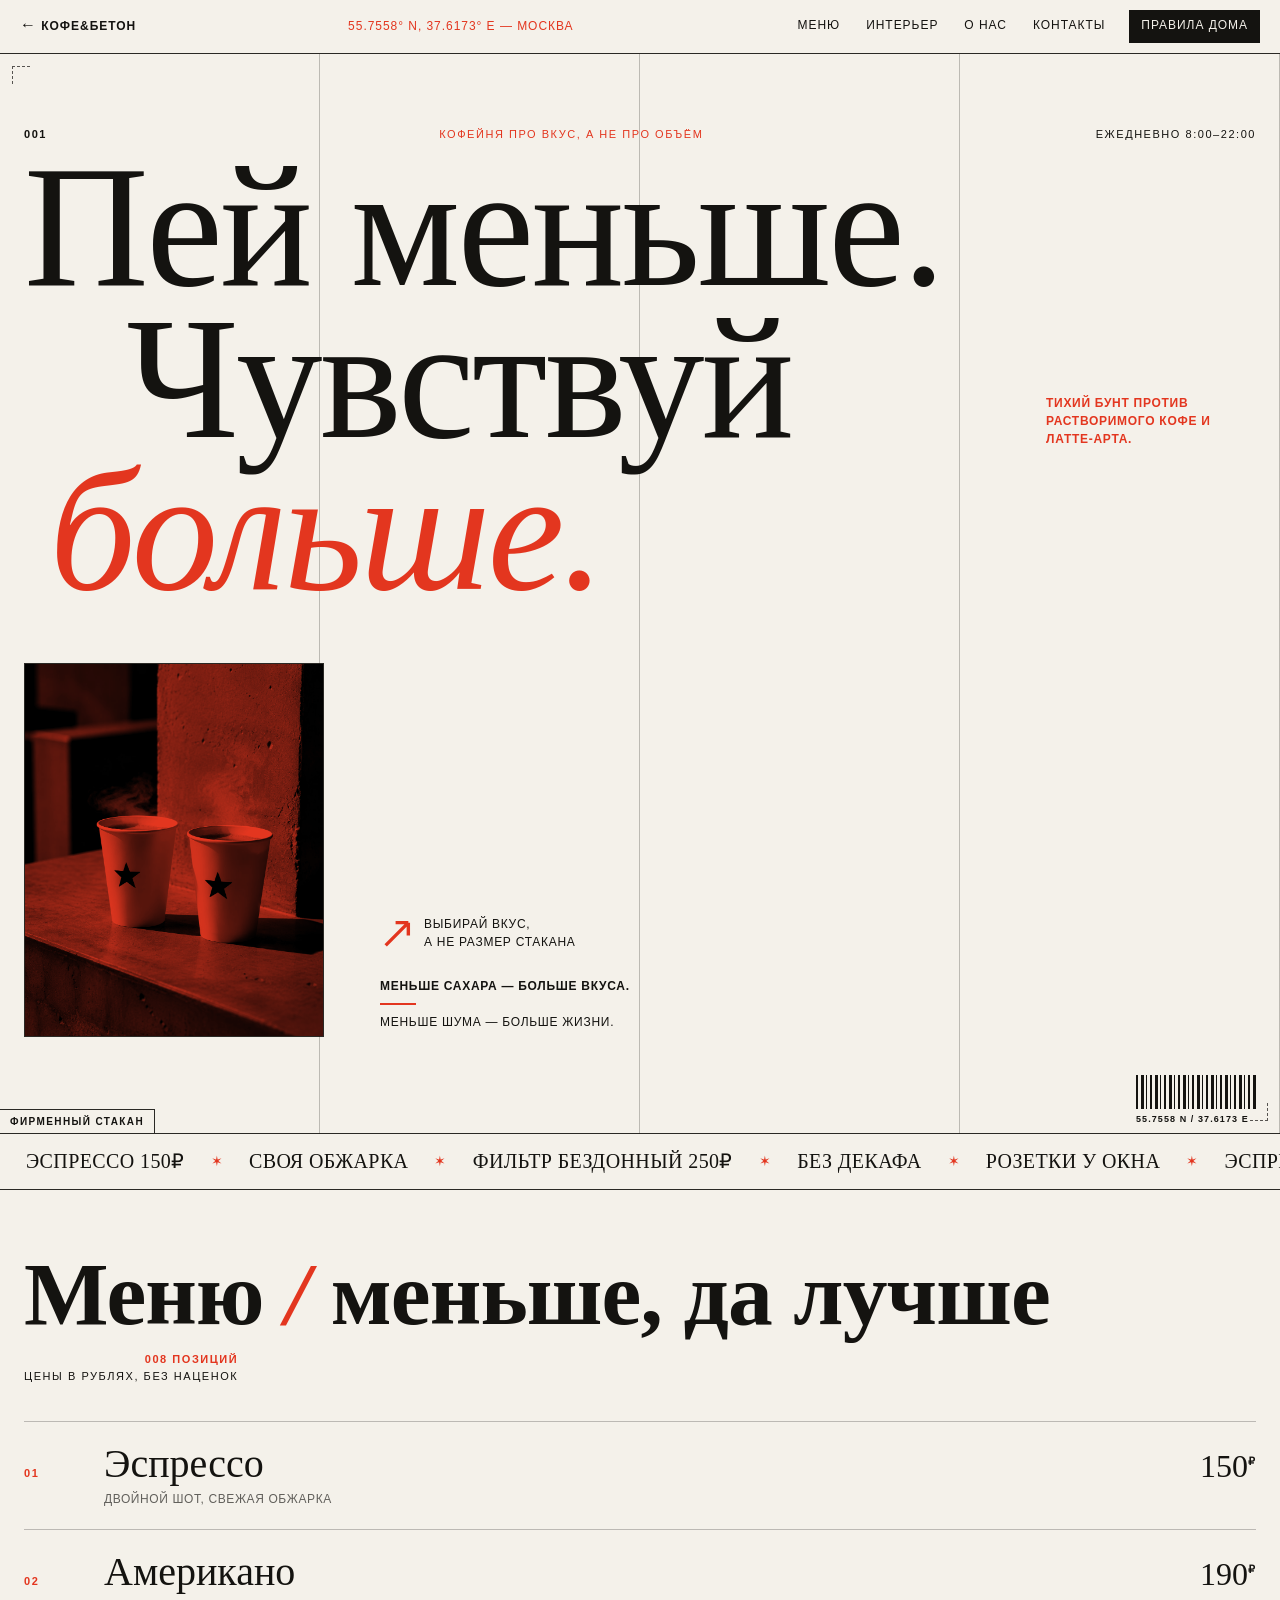
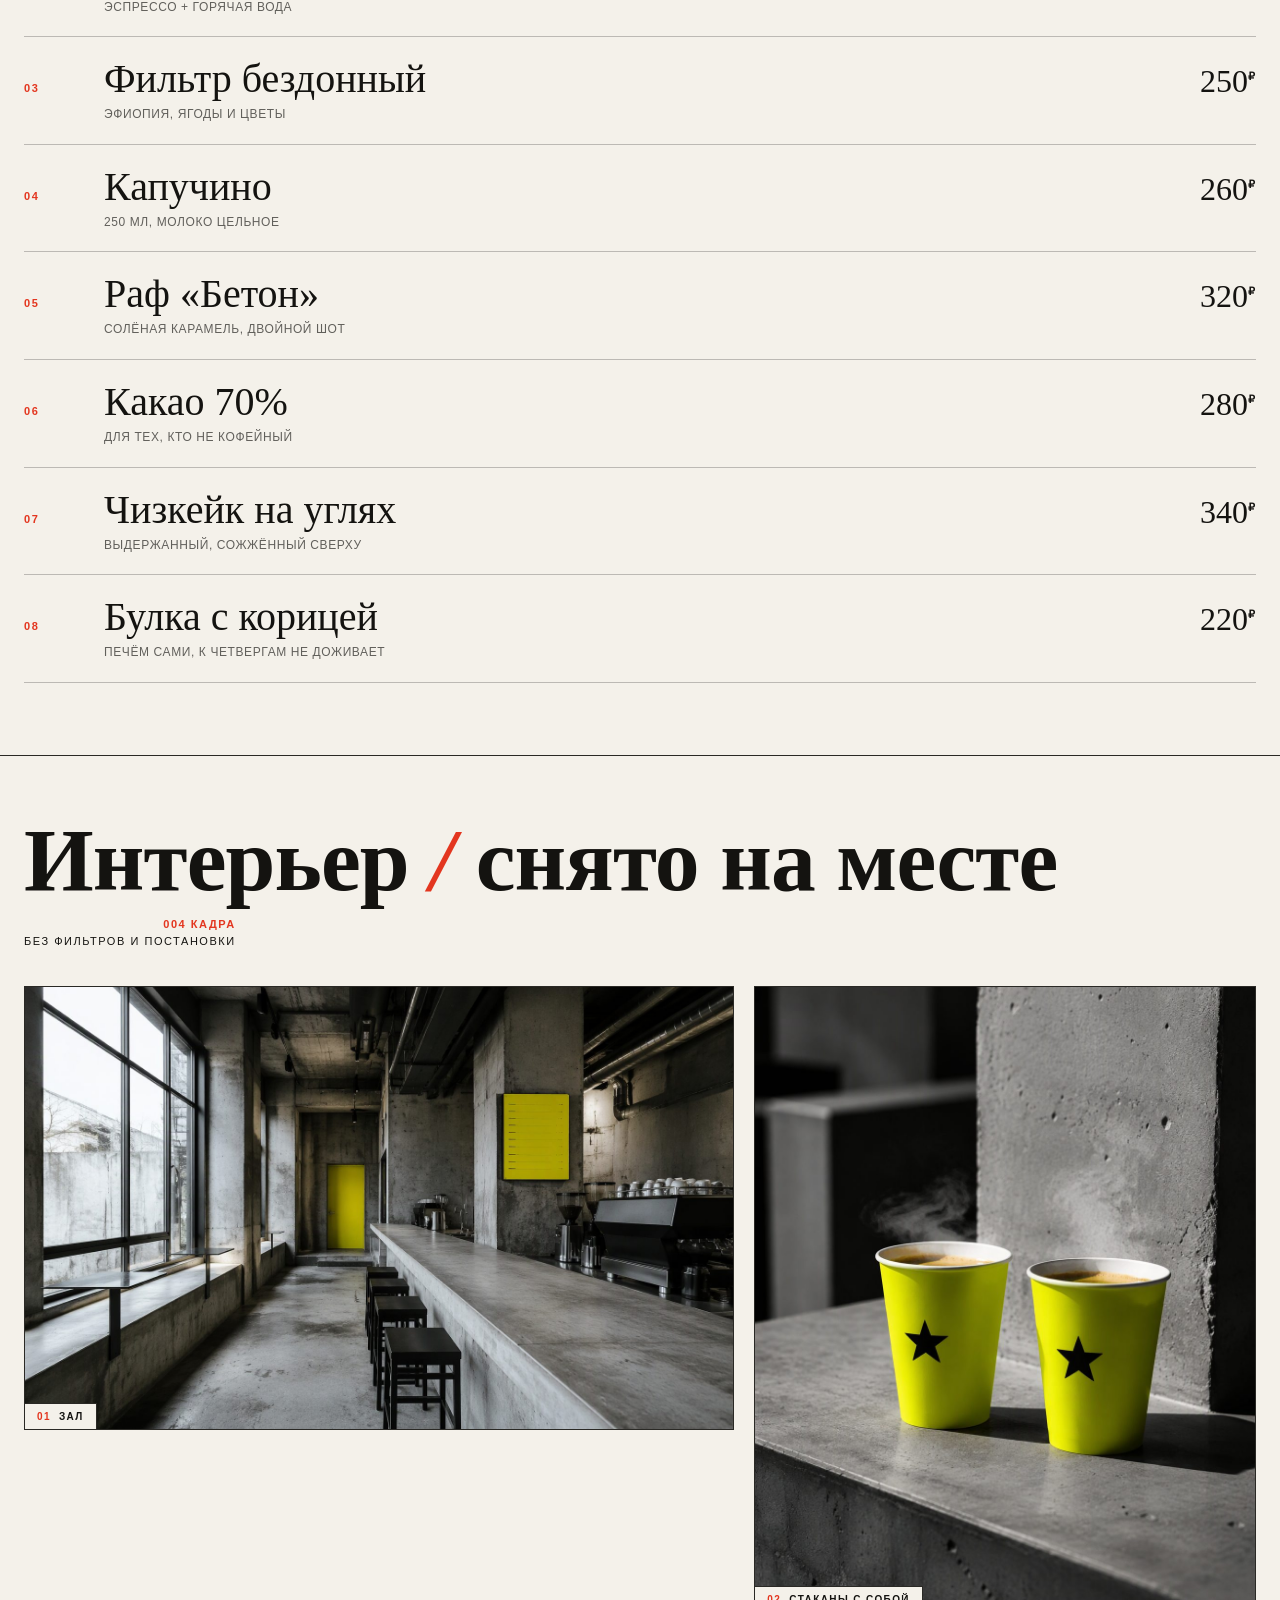
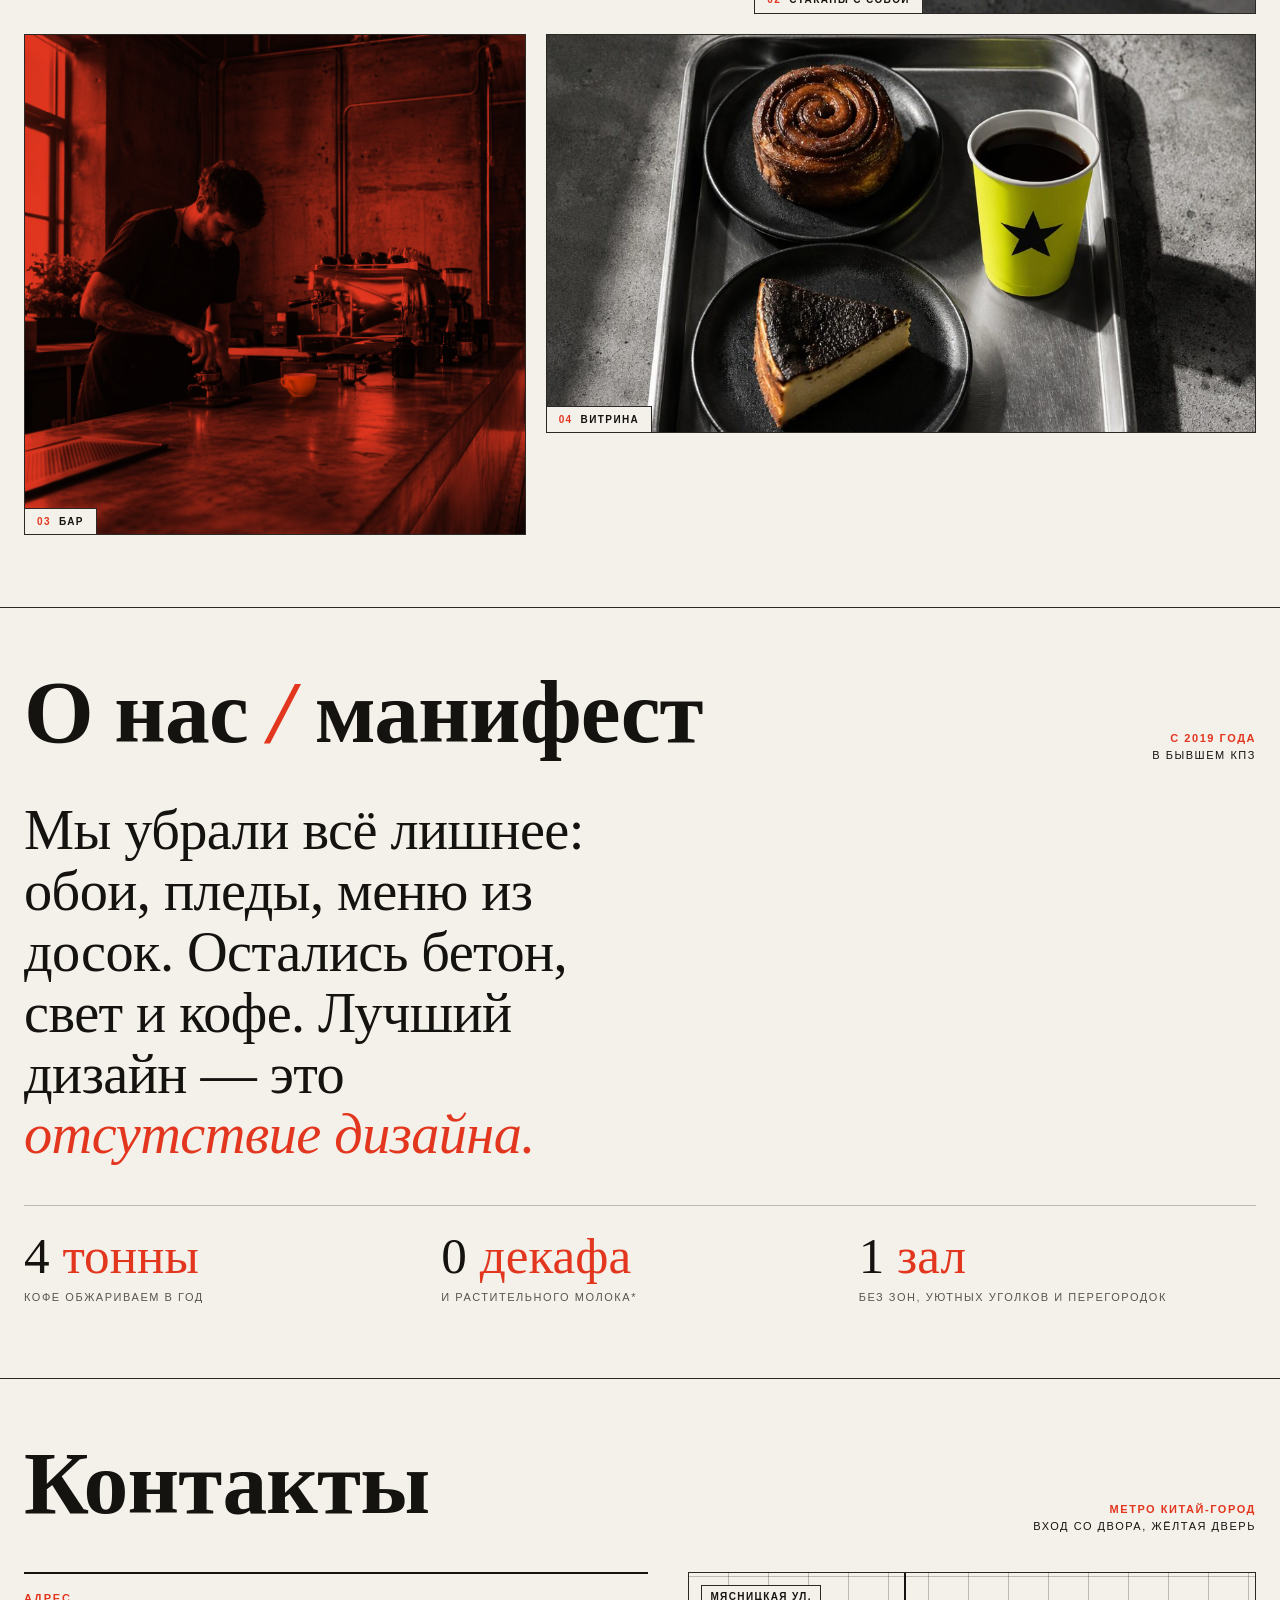
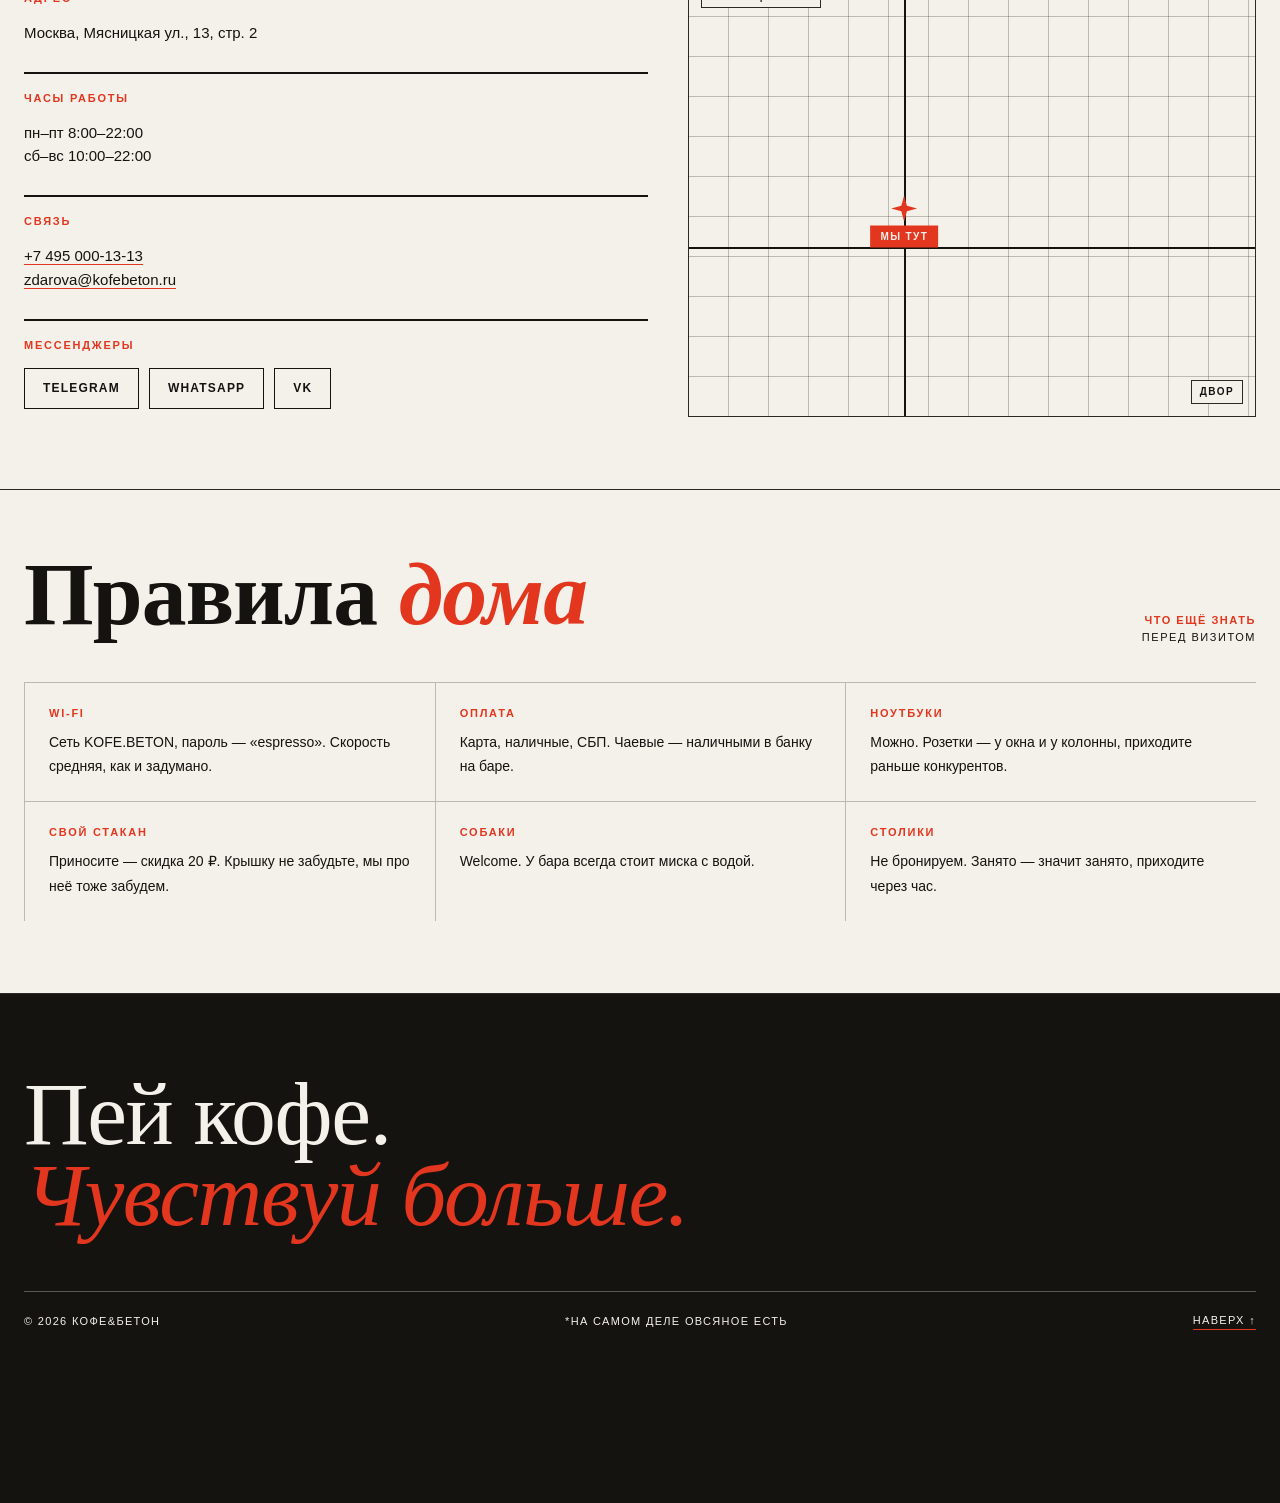
==== commit 72ec2e5f: "Безопасность: усилен CSP (object-src none, upgrade-insecure-requests), добавлена политика реферера" ====
--- a/index.html
+++ b/index.html
@@ -3,7 +3,8 @@
 <head>
 <meta charset="utf-8">
 <meta name="viewport" content="width=device-width, initial-scale=1">
-<meta http-equiv="Content-Security-Policy" content="default-src 'self'; script-src 'self' 'unsafe-inline'; style-src 'self' 'unsafe-inline' https://fonts.googleapis.com; font-src https://fonts.gstatic.com; img-src 'self' data:; base-uri 'self'; form-action 'none'">
+<meta http-equiv="Content-Security-Policy" content="default-src 'self'; script-src 'self' 'unsafe-inline'; style-src 'self' 'unsafe-inline' https://fonts.googleapis.com; font-src https://fonts.gstatic.com; img-src 'self' data:; object-src 'none'; base-uri 'self'; form-action 'none'; upgrade-insecure-requests">
+<meta name="referrer" content="strict-origin-when-cross-origin">
 <title>КОФЕ & БЕТОН — кофейня в Москве</title>
 <meta name="description" content="КОФЕ & БЕТОН — кофейня в Москве. Пей меньше, чувствуй больше. Эспрессо, фильтр, бетонный интерьер. Открыто ежедневно с 8:00.">
 <link rel="icon" href="data:image/svg+xml,%3Csvg xmlns='http://www.w3.org/2000/svg' viewBox='0 0 24 24'%3E%3Crect width='24' height='24' fill='%23e3361f'/%3E%3Cpath d='M12 3l1.8 7.2L21 12l-7.2 1.8L12 21l-1.8-7.2L3 12l7.2-1.8z' fill='%23f4f1ea'/%3E%3C/svg%3E">
@@ -94,7 +95,7 @@
   line-height:1.5;max-width:210px;
 }
 .note b{display:block;font-weight:700}
-.note .dash{width:36px;height:2px;background:var(--red);margin:8px 0}
+.note .dash{display:block;width:36px;height:2px;background:var(--red);margin:8px 0}
 .note-red{color:var(--red)}
 .note-1{position:absolute;top:340px;right:24px}
 .hero-row{display:flex;gap:56px;align-items:flex-end;margin-top:56px;flex-wrap:wrap}
@@ -218,6 +219,16 @@
 .c-block p{font-size:15px;margin-bottom:8px}
 .c-block a{border-bottom:1.5px solid var(--red);transition:background .15s ease-out,color .15s ease-out}
 .c-block a:hover{background:var(--red);color:var(--paper)}
+.msg-row{display:flex;gap:10px;flex-wrap:wrap}
+.c-block a.msg-btn{
+  border-bottom:none;
+  display:inline-block;
+  font-size:12px;font-weight:700;letter-spacing:.1em;text-transform:uppercase;
+  border:1px solid var(--ink);
+  padding:10px 18px;
+  transition:background .15s ease-out,color .15s ease-out,border-color .15s ease-out;
+}
+.c-block a.msg-btn:hover{background:var(--red);border-color:var(--red);color:var(--paper)}
 .map{position:relative;border:1px solid var(--line);height:100%;min-height:340px;overflow:hidden;
   background:
     repeating-linear-gradient(0deg,transparent 0 39px,var(--hair) 39px 40px),
@@ -242,11 +253,11 @@
 .rule span{font-size:14px;line-height:1.5}
 
 /* footer */
-.footer{background:var(--ink);color:var(--paper);padding:80px 24px 32px}
+.footer{background:var(--ink);color:var(--paper);padding:80px 24px 32px;min-height:509px}
 .footer-inner{max-width:1280px;margin:0 auto}
 .footer-big{
   font-family:var(--serif);
-  font-size:clamp(56px,11vw,170px);
+  font-size:clamp(44px,7vw,96px);
   line-height:.9;letter-spacing:-.015em;
 }
 .footer-big em{color:var(--red)}
@@ -279,6 +290,7 @@
   .about-side{grid-template-columns:1fr;gap:24px}
   .contact-wrap{grid-template-columns:1fr}
   .rules{grid-template-columns:1fr}
+  .footer{min-height:0}
 }
 @media (prefers-reduced-motion:reduce){
   html{scroll-behavior:auto}
@@ -338,9 +350,11 @@
             <span>Выбирай вкус,<br>а не размер стакана</span>
           </div>
           <div class="note">
-            <b>Меньше сахара — больше вкуса.</b>
-            <span class="dash"></span>
-            Меньше шума — больше жизни.
+            <span>
+              <b>Меньше сахара — больше вкуса.</b>
+              <span class="dash"></span>
+              Меньше шума — больше жизни.
+            </span>
           </div>
         </div>
       </div>
@@ -476,6 +490,14 @@
           <p><a href="tel:+74950001313">+7 495 000-13-13</a><br>
           <a href="mailto:zdarova@kofebeton.ru">zdarova@kofebeton.ru</a></p>
         </div>
+        <div class="c-block" style="margin-top:28px">
+          <h3>Мессенджеры</h3>
+          <p class="msg-row">
+            <a class="msg-btn" href="https://t.me/kofebeton" target="_blank" rel="noopener noreferrer">Telegram</a>
+            <a class="msg-btn" href="https://wa.me/74950001313" target="_blank" rel="noopener noreferrer">WhatsApp</a>
+            <a class="msg-btn" href="https://vk.com/kofebeton" target="_blank" rel="noopener noreferrer">VK</a>
+          </p>
+        </div>
       </div>
       <div class="map" role="img" aria-label="Схематичная карта: Мясницкая улица, 13 — вход со двора">
         <div class="map-road h"></div>
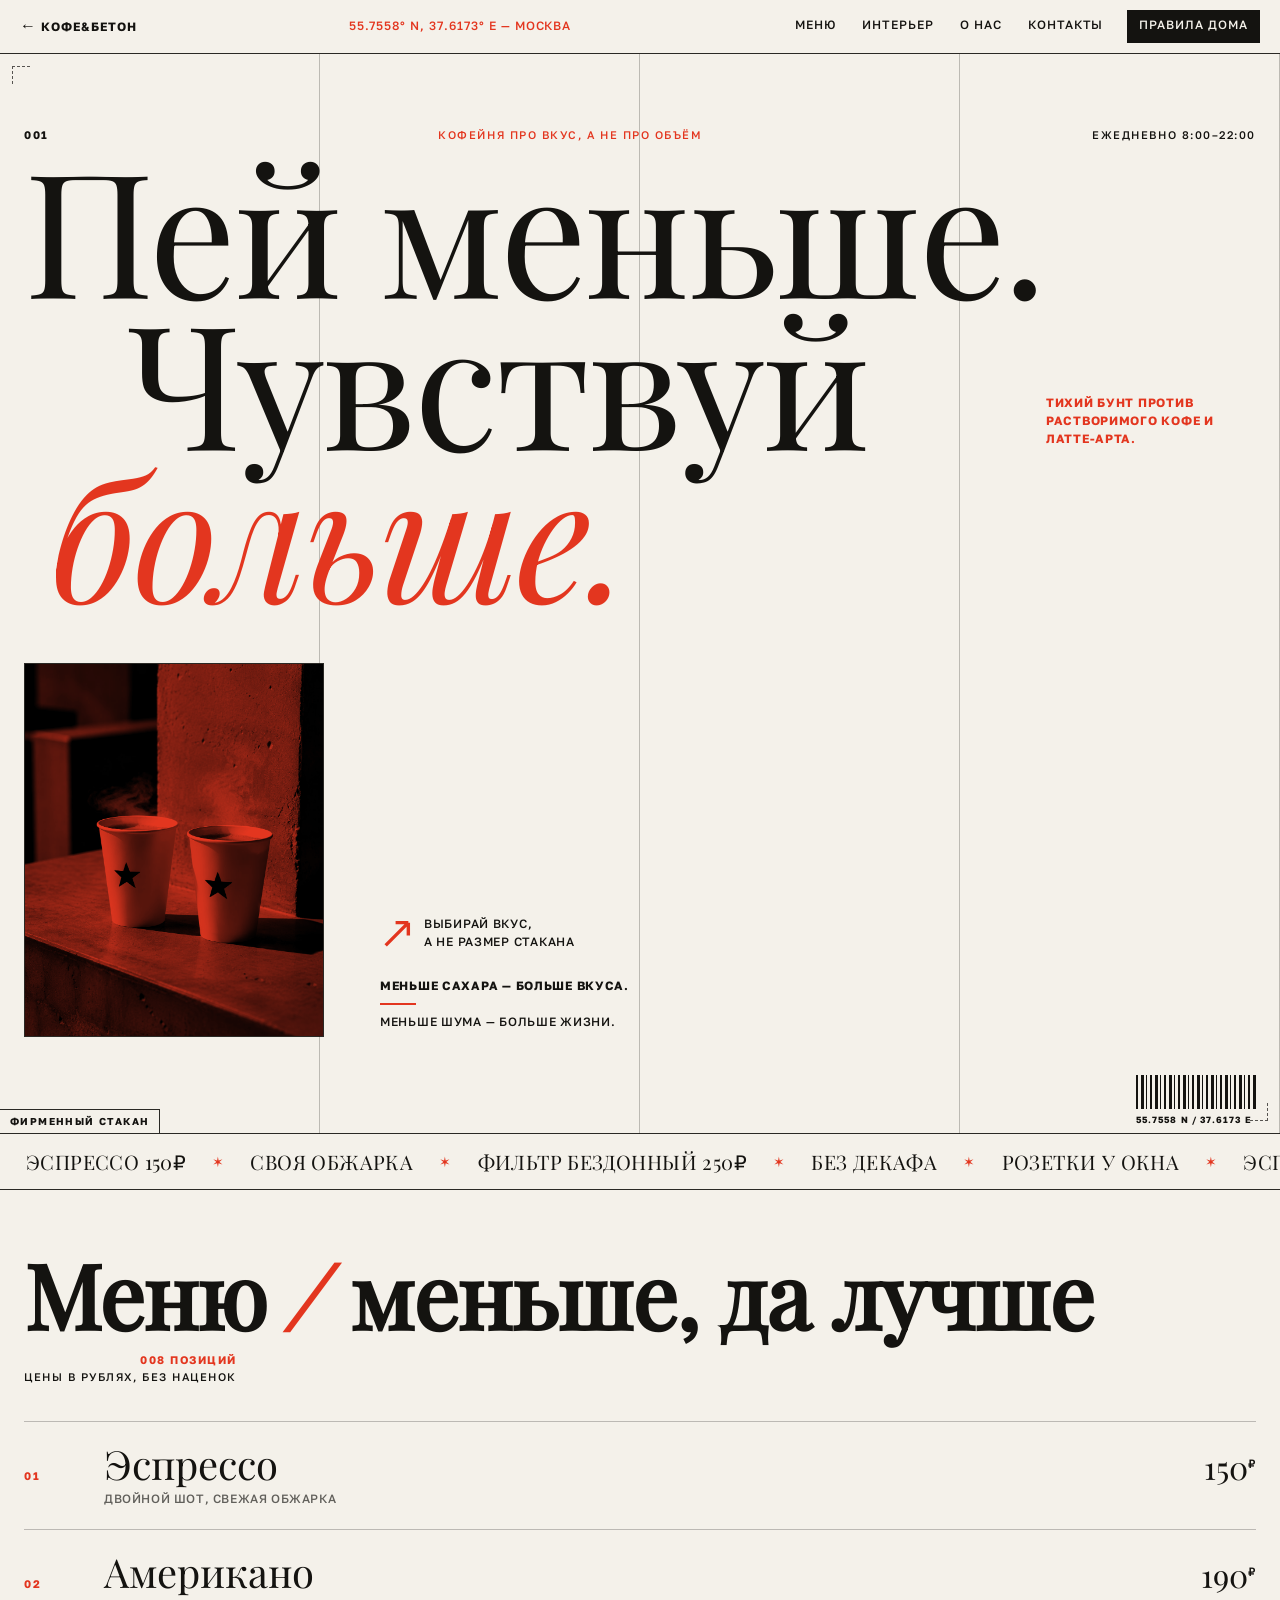
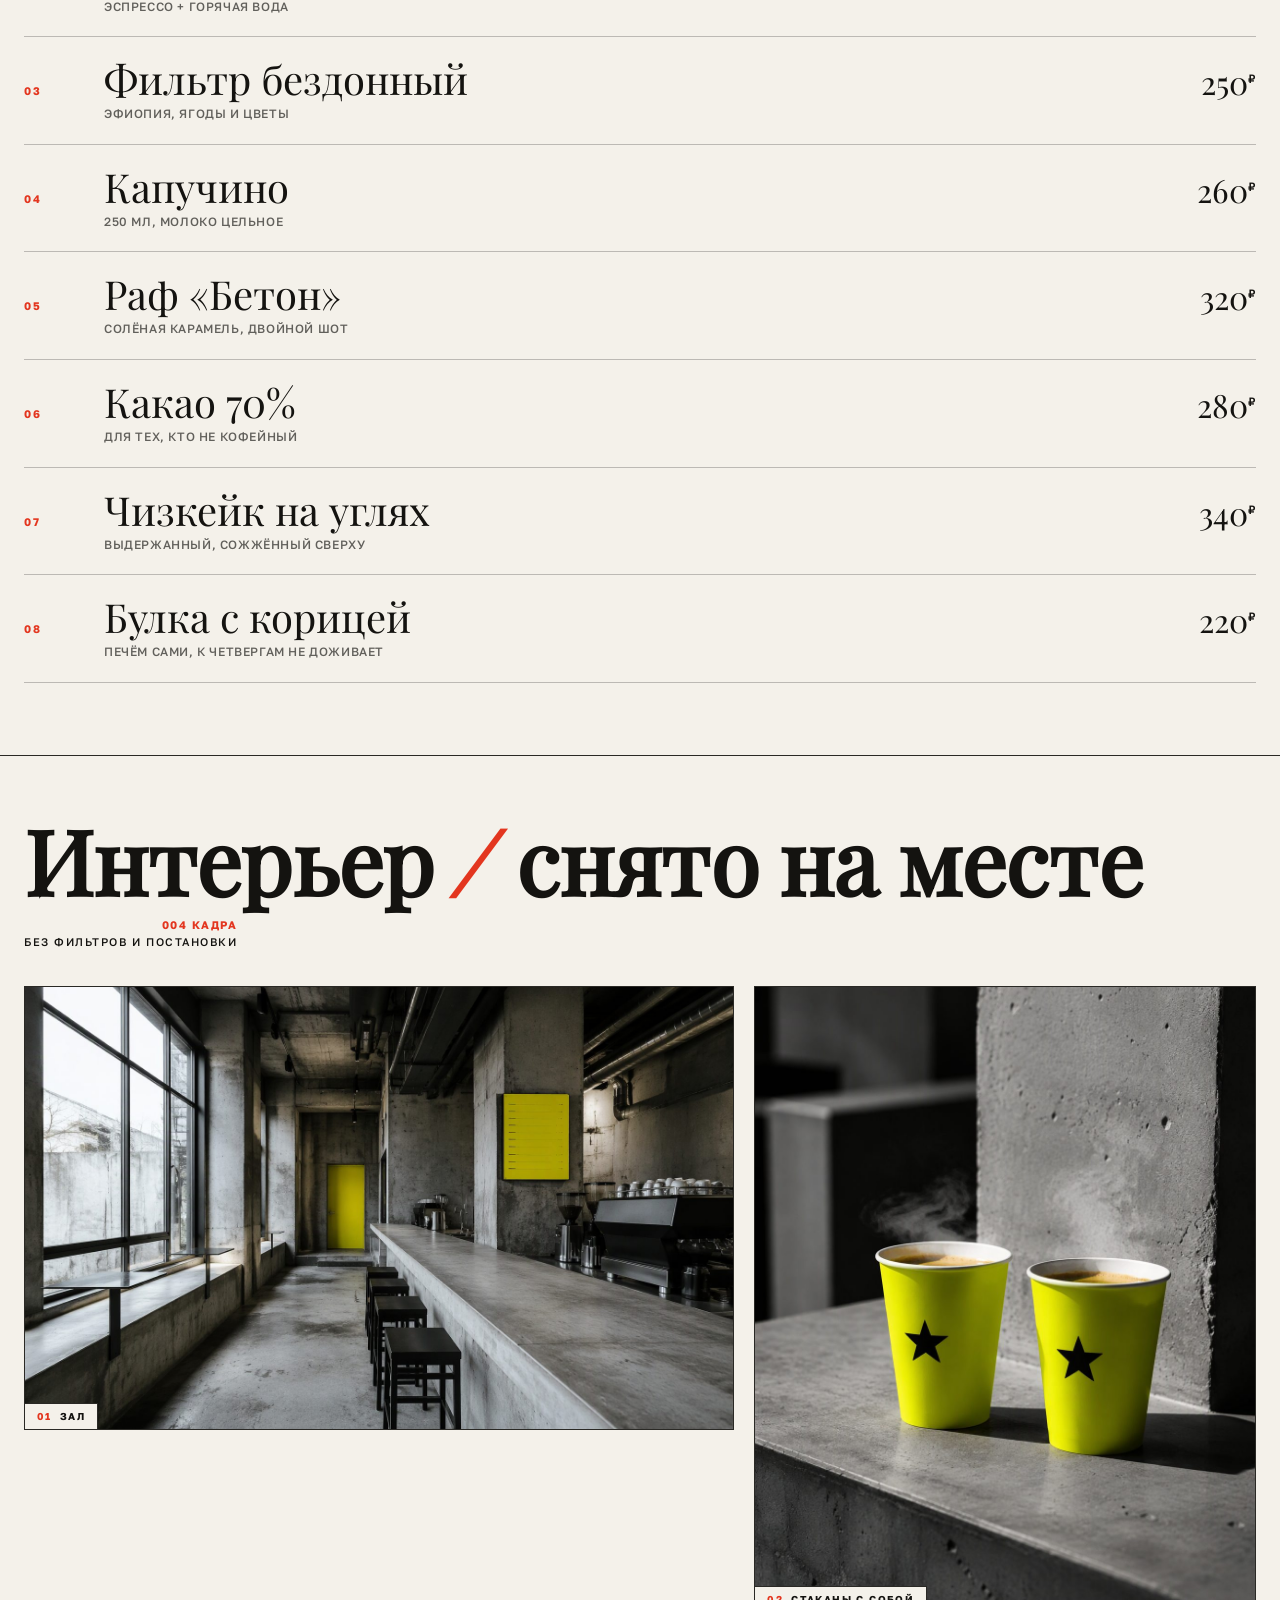
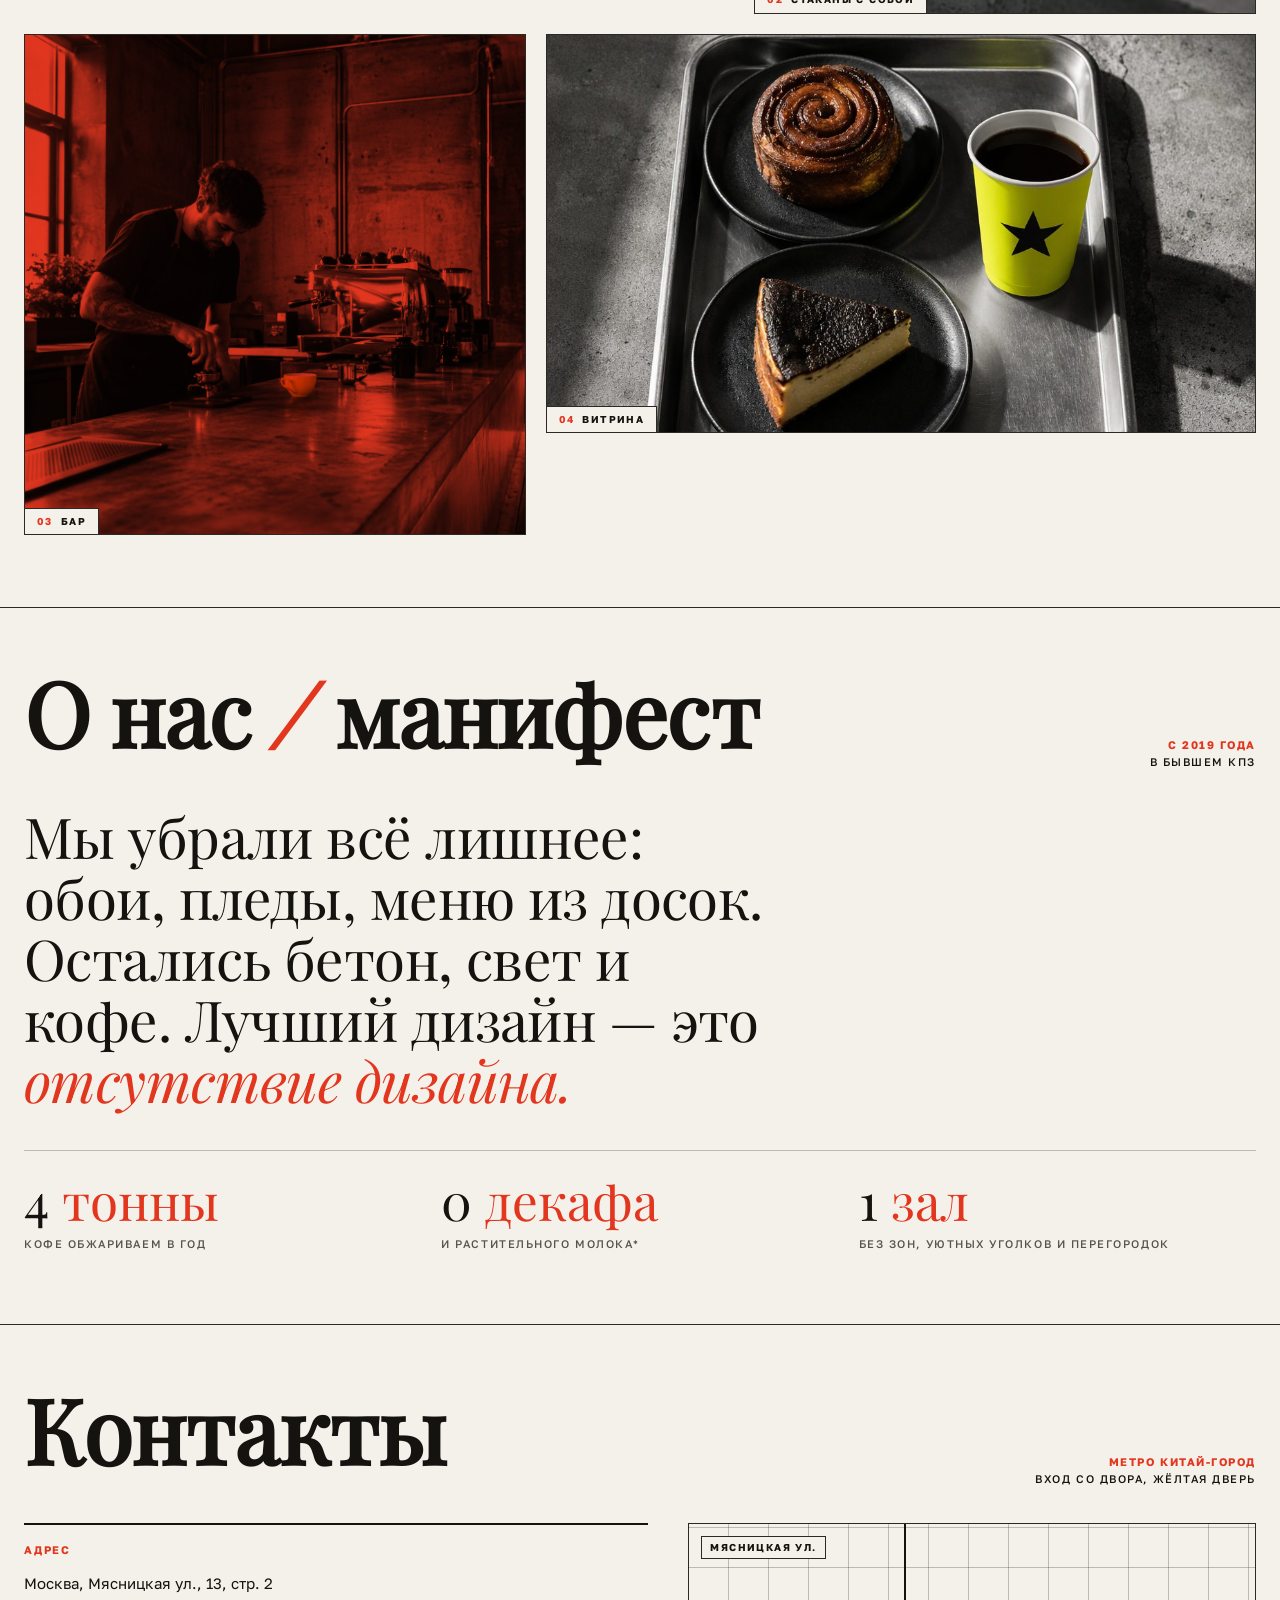
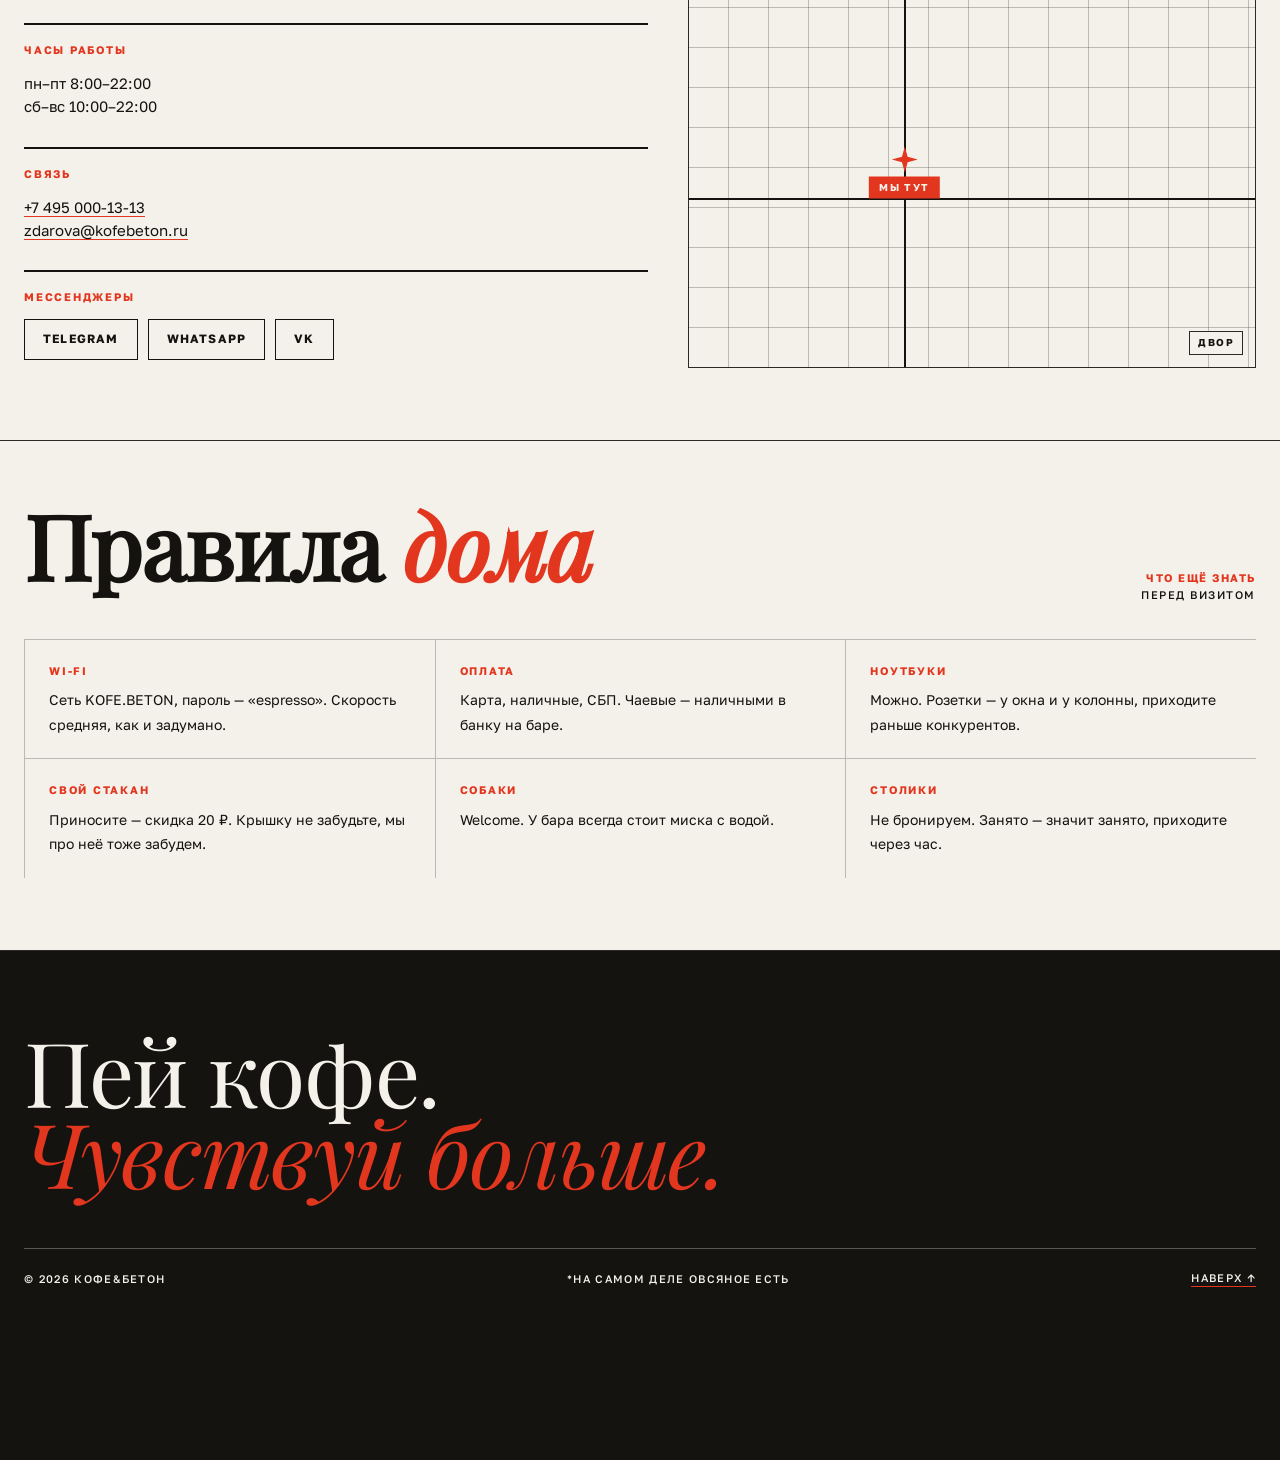
==== commit 9b0051d6: "Шрифты: локальные файлы с кириллицей вместо Google Fonts" ====
--- a/index.html
+++ b/index.html
@@ -3,14 +3,12 @@
 <head>
 <meta charset="utf-8">
 <meta name="viewport" content="width=device-width, initial-scale=1">
-<meta http-equiv="Content-Security-Policy" content="default-src 'self'; script-src 'self' 'unsafe-inline'; style-src 'self' 'unsafe-inline' https://fonts.googleapis.com; font-src https://fonts.gstatic.com; img-src 'self' data:; object-src 'none'; base-uri 'self'; form-action 'none'; upgrade-insecure-requests">
+<meta http-equiv="Content-Security-Policy" content="default-src 'self'; script-src 'self' 'unsafe-inline'; style-src 'self' 'unsafe-inline'; font-src 'self'; img-src 'self' data:; object-src 'none'; base-uri 'self'; form-action 'none'; upgrade-insecure-requests">
 <meta name="referrer" content="strict-origin-when-cross-origin">
 <title>КОФЕ & БЕТОН — кофейня в Москве</title>
 <meta name="description" content="КОФЕ & БЕТОН — кофейня в Москве. Пей меньше, чувствуй больше. Эспрессо, фильтр, бетонный интерьер. Открыто ежедневно с 8:00.">
 <link rel="icon" href="data:image/svg+xml,%3Csvg xmlns='http://www.w3.org/2000/svg' viewBox='0 0 24 24'%3E%3Crect width='24' height='24' fill='%23e3361f'/%3E%3Cpath d='M12 3l1.8 7.2L21 12l-7.2 1.8L12 21l-1.8-7.2L3 12l7.2-1.8z' fill='%23f4f1ea'/%3E%3C/svg%3E">
-<link rel="preconnect" href="https://fonts.googleapis.com">
-<link rel="preconnect" href="https://fonts.gstatic.com" crossorigin>
-<link href="https://fonts.googleapis.com/css2?family=Instrument+Serif:ital@0;1&family=Space+Grotesk:wght@400;500;700&display=swap" rel="stylesheet">
+<link href="fonts.css" rel="stylesheet">
 <style>
 :root{
   --paper:#f4f1ea;
@@ -18,8 +16,8 @@
   --red:#e3361f;
   --line:rgba(20,19,16,.9);
   --hair:rgba(20,19,16,.25);
-  --serif:"Instrument Serif",Georgia,serif;
-  --sans:"Space Grotesk",Arial,sans-serif;
+  --serif:"Playfair Display",Georgia,serif;
+  --sans:"Golos Text",Arial,sans-serif;
 }
 *{box-sizing:border-box;margin:0;padding:0}
 html{scroll-behavior:smooth}
--- a/fonts.css
+++ b/fonts.css
@@ -0,0 +1,43 @@
+/* Шрифты КОФЕ & БЕТОН — локальные копии, лицензия SIL OFL */
+@font-face{
+  font-family:'Golos Text';
+  font-style:normal;
+  font-weight:400 700;
+  font-display:swap;
+  src:url('fonts/golos-text-400-normal-cyrillic.woff2') format('woff2');
+}
+@font-face{
+  font-family:'Golos Text';
+  font-style:normal;
+  font-weight:400 700;
+  font-display:swap;
+  src:url('fonts/golos-text-400-normal-latin.woff2') format('woff2');
+}
+@font-face{
+  font-family:'Playfair Display';
+  font-style:italic;
+  font-weight:400;
+  font-display:swap;
+  src:url('fonts/playfair-display-400-italic-cyrillic.woff2') format('woff2');
+}
+@font-face{
+  font-family:'Playfair Display';
+  font-style:italic;
+  font-weight:400;
+  font-display:swap;
+  src:url('fonts/playfair-display-400-italic-latin.woff2') format('woff2');
+}
+@font-face{
+  font-family:'Playfair Display';
+  font-style:normal;
+  font-weight:400;
+  font-display:swap;
+  src:url('fonts/playfair-display-400-normal-cyrillic.woff2') format('woff2');
+}
+@font-face{
+  font-family:'Playfair Display';
+  font-style:normal;
+  font-weight:400;
+  font-display:swap;
+  src:url('fonts/playfair-display-400-normal-latin.woff2') format('woff2');
+}
